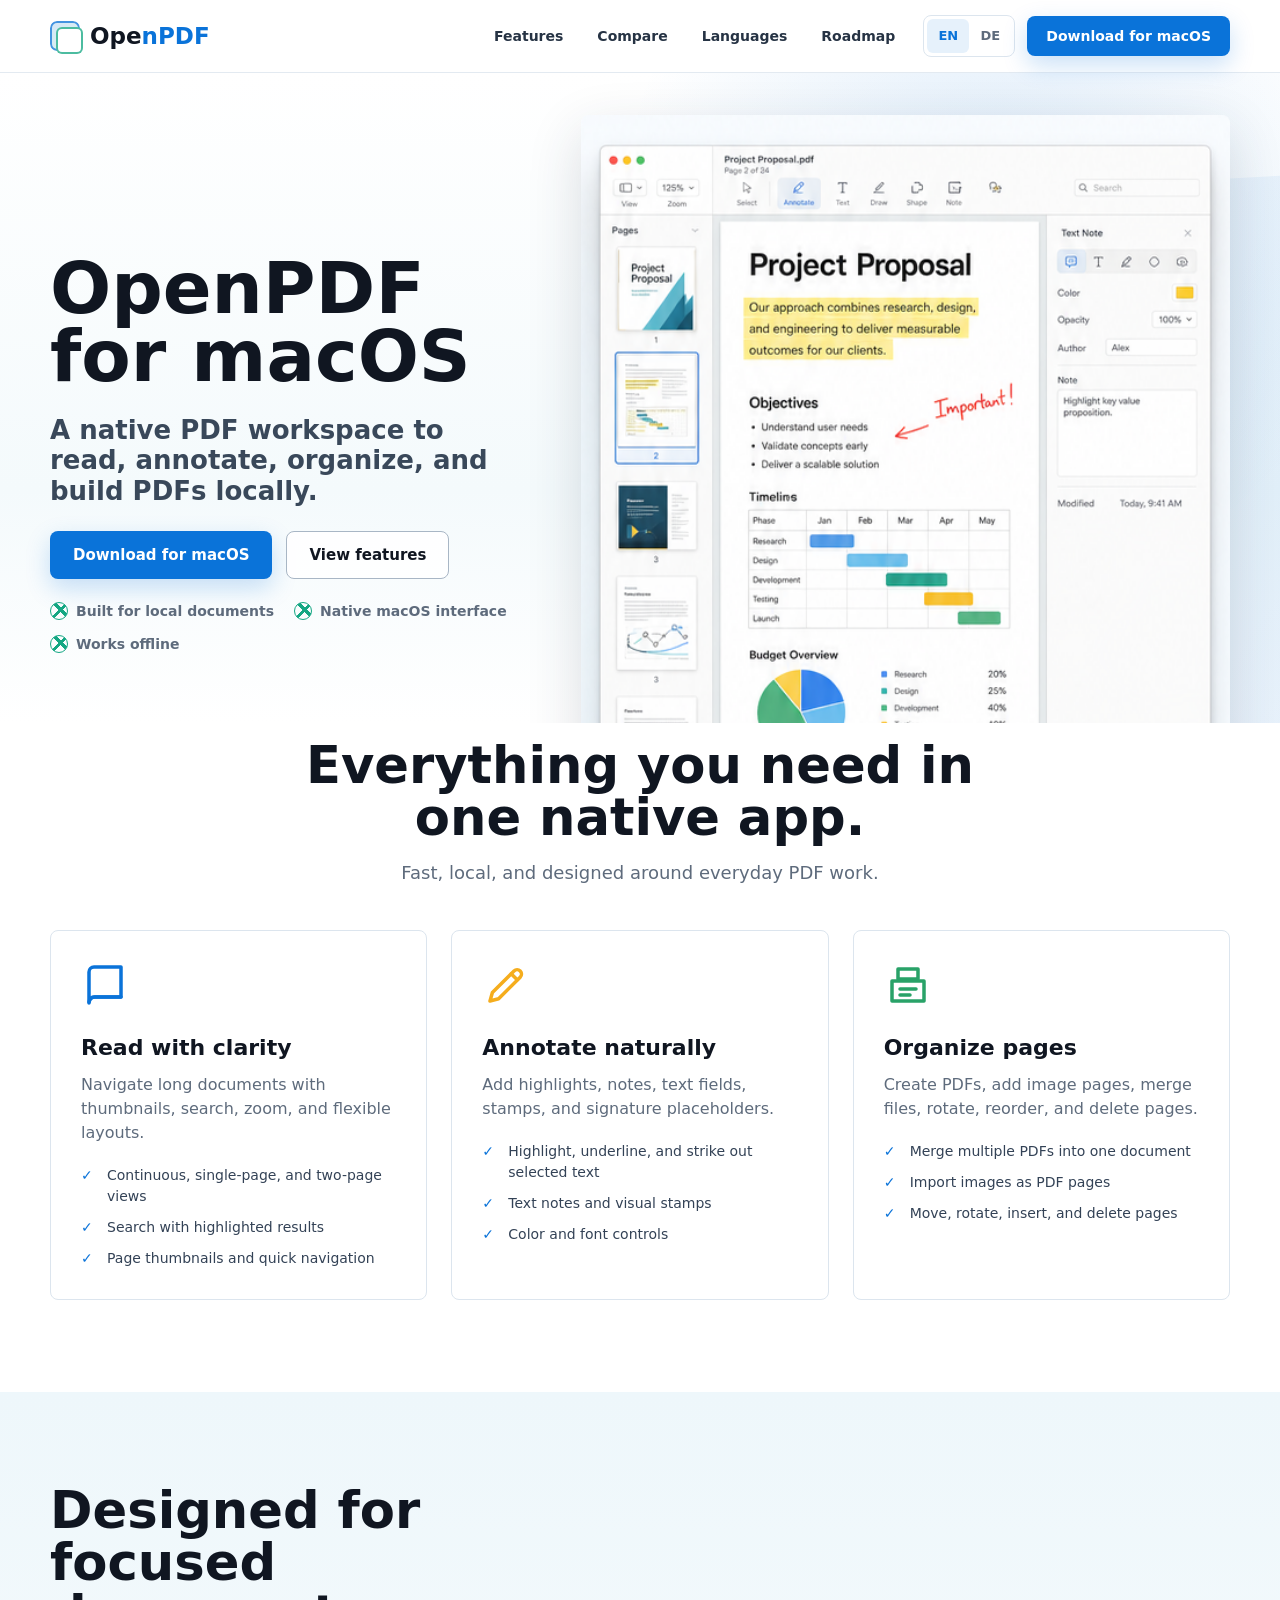
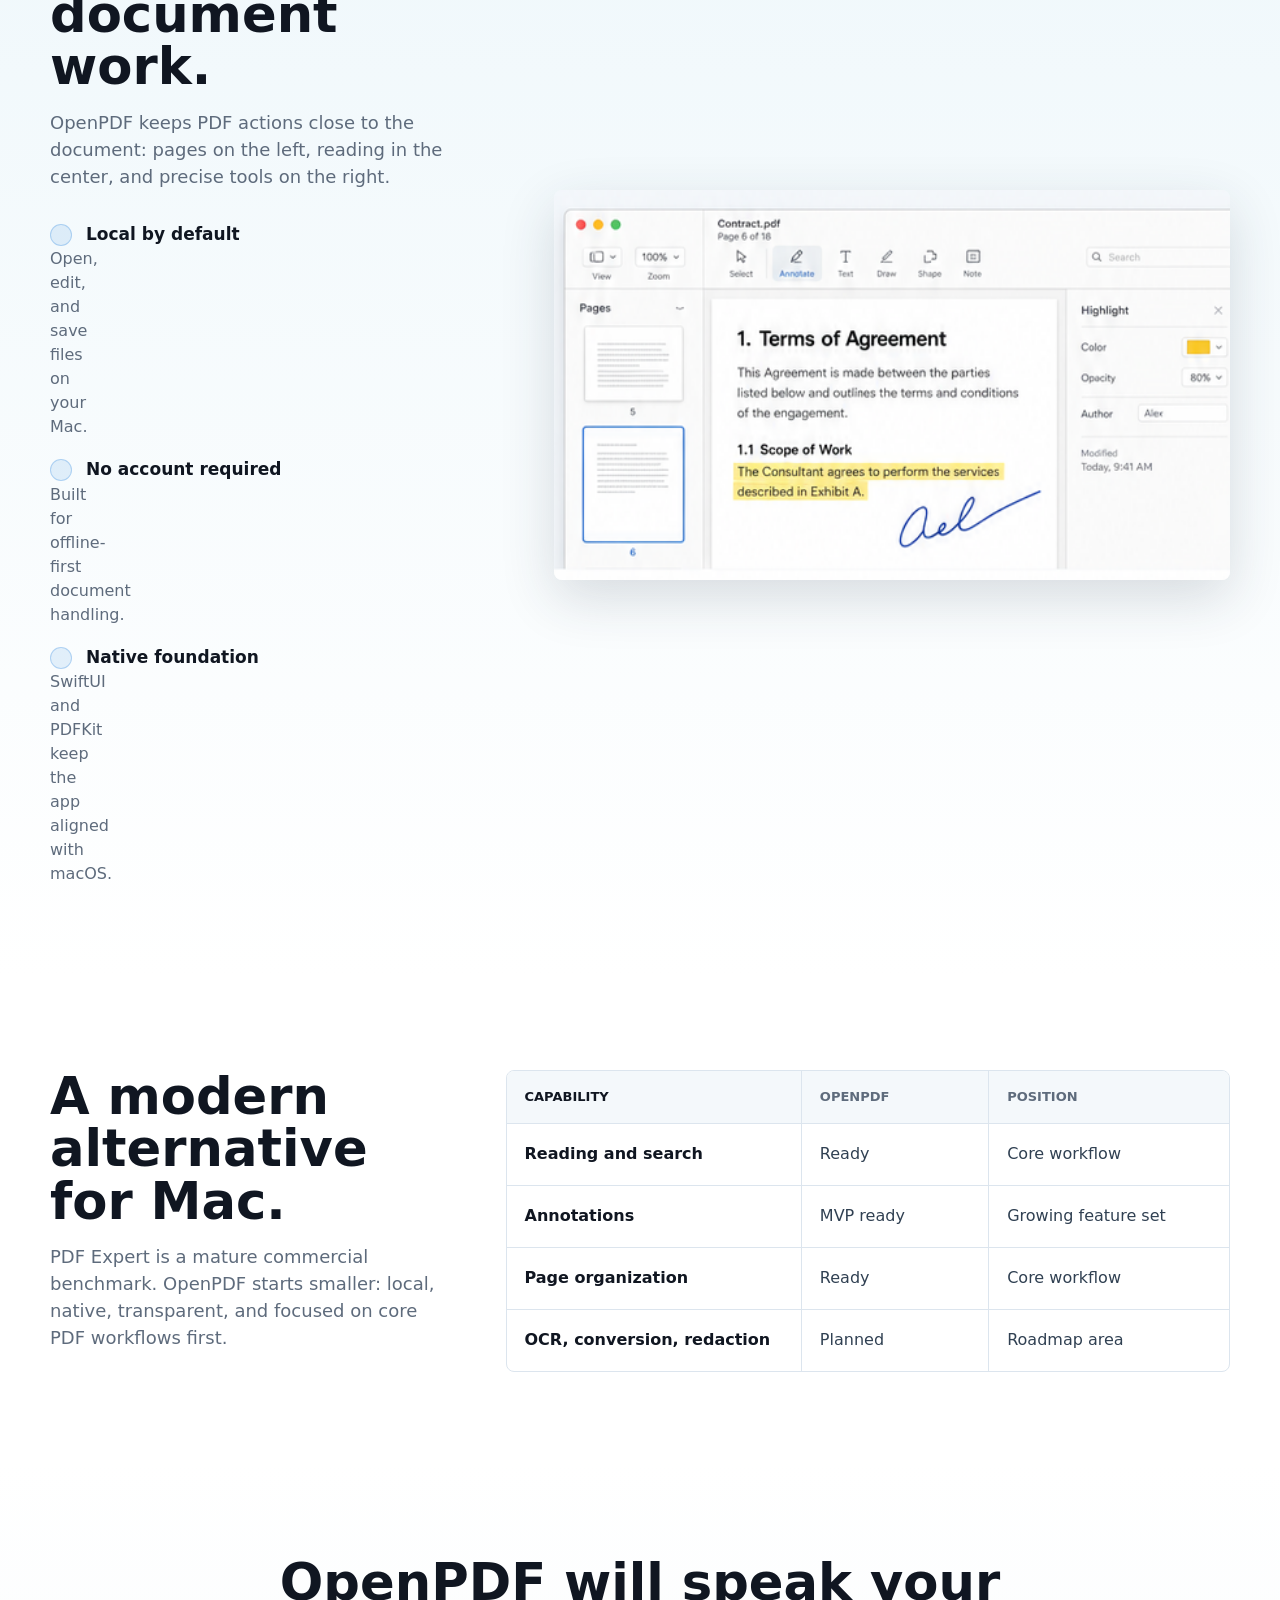
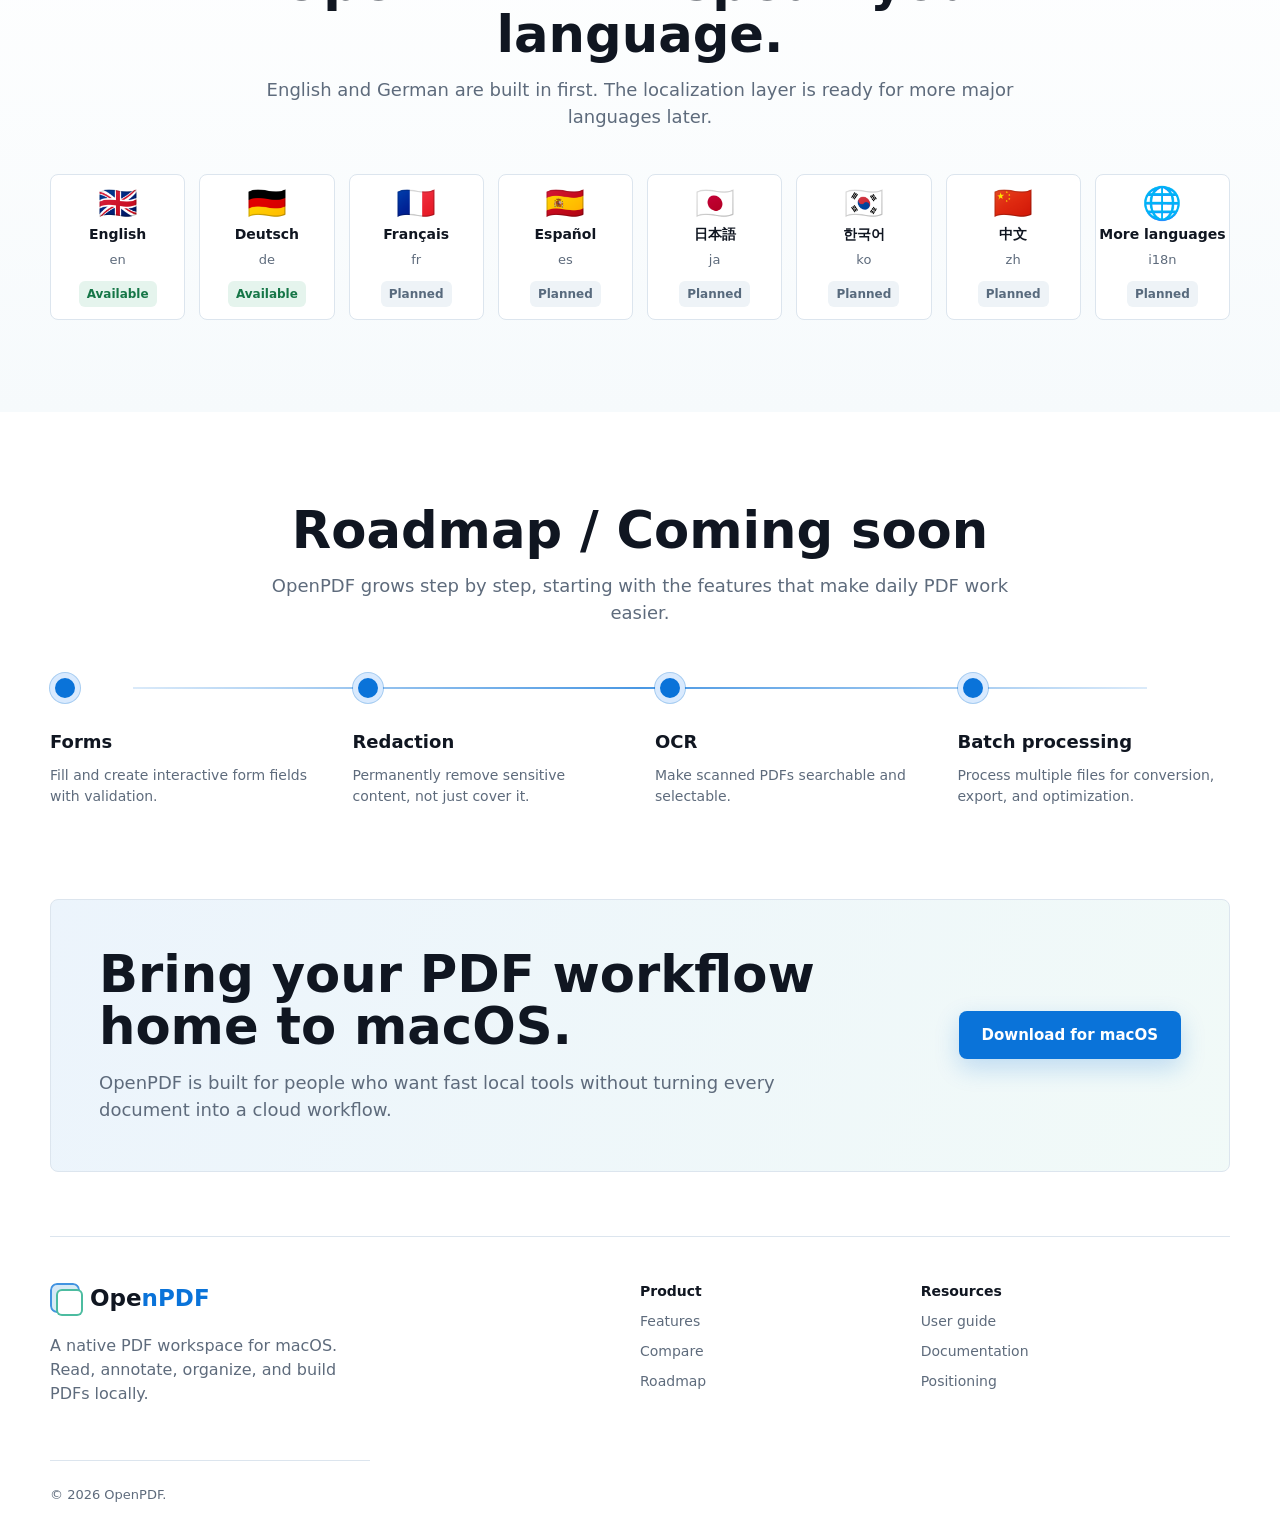
==== website/index.html @ 03e81b35 "Initial OpenPDF app, docs, and website" ====
<!doctype html>
<html lang="en">
  <head>
    <meta charset="utf-8">
    <meta name="viewport" content="width=device-width, initial-scale=1">
    <meta
      name="description"
      content="OpenPDF is a native macOS PDF workspace for reading, annotating, organizing, and building PDFs locally."
    >
    <meta name="theme-color" content="#f7fafc">
    <title>OpenPDF - Native PDF Workspace for macOS</title>
    <link rel="preload" as="image" href="assets/openpdf-app-mockup.png">
    <link rel="stylesheet" href="styles.css">
  </head>
  <body>
    <a class="skip-link" href="#main" data-i18n="skip">Skip to content</a>

    <header class="site-header">
      <nav class="nav-shell" aria-label="Primary">
        <a class="brand" href="#top" aria-label="OpenPDF home">
          <span class="brand-mark" aria-hidden="true"></span>
          <span>OpenPDF</span>
        </a>

        <button class="nav-toggle" type="button" aria-expanded="false" aria-controls="site-menu">
          <span class="sr-only" data-i18n="menu">Menu</span>
          <span aria-hidden="true"></span>
          <span aria-hidden="true"></span>
        </button>

        <div class="nav-menu" id="site-menu">
          <a href="#features" data-i18n="nav.features">Features</a>
          <a href="#compare" data-i18n="nav.compare">Compare</a>
          <a href="#languages" data-i18n="nav.languages">Languages</a>
          <a href="#roadmap" data-i18n="nav.roadmap">Roadmap</a>
        </div>

        <div class="nav-actions">
          <div class="language-switch" aria-label="Language">
            <button class="language-option is-active" type="button" data-lang="en" aria-pressed="true">EN</button>
            <button class="language-option" type="button" data-lang="de" aria-pressed="false">DE</button>
          </div>
          <a class="button button-primary button-small" href="../dist/OpenPDF.app" data-i18n="download">Download for macOS</a>
        </div>
      </nav>
    </header>

    <main id="main">
      <section class="hero" id="top" aria-labelledby="hero-title">
        <div class="hero-grid">
          <div class="hero-copy">
            <h1 id="hero-title" data-i18n="hero.title">OpenPDF for macOS</h1>
            <p class="hero-lede" data-i18n="hero.lede">
              A native PDF workspace to read, annotate, organize, and build PDFs locally.
            </p>
            <div class="hero-actions">
              <a class="button button-primary" href="../dist/OpenPDF.app" data-i18n="download">Download for macOS</a>
              <a class="button button-secondary" href="#features" data-i18n="viewFeatures">View features</a>
            </div>
            <ul class="trust-list" aria-label="Product highlights">
              <li data-i18n="hero.trust.local">Built for local documents</li>
              <li data-i18n="hero.trust.native">Native macOS interface</li>
              <li data-i18n="hero.trust.offline">Works offline</li>
            </ul>
          </div>

          <div class="hero-visual" aria-label="OpenPDF app interface preview">
            <img
              src="assets/openpdf-app-mockup.png"
              alt="OpenPDF macOS app showing page thumbnails, highlighted PDF text, search, and annotation tools."
              width="560"
              height="620"
            >
          </div>
        </div>
      </section>

      <section class="section section-tight" id="features" aria-labelledby="features-title">
        <div class="section-heading">
          <h2 id="features-title" data-i18n="features.title">Everything you need in one native app.</h2>
          <p data-i18n="features.lede">Fast, local, and designed around everyday PDF work.</p>
        </div>

        <div class="feature-grid">
          <article class="feature-card">
            <div class="feature-icon feature-icon-blue" aria-hidden="true">
              <svg viewBox="0 0 24 24">
                <path d="M4 5.5A2.5 2.5 0 0 1 6.5 3H20v15H7a3 3 0 0 0-3 3V5.5Z"></path>
                <path d="M4 20.5A2.5 2.5 0 0 1 6.5 18H20"></path>
              </svg>
            </div>
            <h3 data-i18n="features.read.title">Read with clarity</h3>
            <p data-i18n="features.read.body">Navigate long documents with thumbnails, search, zoom, and flexible layouts.</p>
            <ul>
              <li data-i18n="features.read.item1">Continuous, single-page, and two-page views</li>
              <li data-i18n="features.read.item2">Search with highlighted results</li>
              <li data-i18n="features.read.item3">Page thumbnails and quick navigation</li>
            </ul>
          </article>

          <article class="feature-card">
            <div class="feature-icon feature-icon-amber" aria-hidden="true">
              <svg viewBox="0 0 24 24">
                <path d="m4 20 4.3-1.1L19.1 8.1a2.2 2.2 0 0 0 0-3.1 2.2 2.2 0 0 0-3.1 0L5.2 15.8 4 20Z"></path>
                <path d="m14.6 6.4 3 3"></path>
              </svg>
            </div>
            <h3 data-i18n="features.annotate.title">Annotate naturally</h3>
            <p data-i18n="features.annotate.body">Add highlights, notes, text fields, stamps, and signature placeholders.</p>
            <ul>
              <li data-i18n="features.annotate.item1">Highlight, underline, and strike out selected text</li>
              <li data-i18n="features.annotate.item2">Text notes and visual stamps</li>
              <li data-i18n="features.annotate.item3">Color and font controls</li>
            </ul>
          </article>

          <article class="feature-card">
            <div class="feature-icon feature-icon-green" aria-hidden="true">
              <svg viewBox="0 0 24 24">
                <path d="M7 4h10v5H7z"></path>
                <path d="M4 10h16v10H4z"></path>
                <path d="M8 14h8"></path>
                <path d="M8 17h5"></path>
              </svg>
            </div>
            <h3 data-i18n="features.organize.title">Organize pages</h3>
            <p data-i18n="features.organize.body">Create PDFs, add image pages, merge files, rotate, reorder, and delete pages.</p>
            <ul>
              <li data-i18n="features.organize.item1">Merge multiple PDFs into one document</li>
              <li data-i18n="features.organize.item2">Import images as PDF pages</li>
              <li data-i18n="features.organize.item3">Move, rotate, insert, and delete pages</li>
            </ul>
          </article>
        </div>
      </section>

      <section class="section product-band" aria-labelledby="workflow-title">
        <div class="split-layout">
          <div class="split-copy">
            <h2 id="workflow-title" data-i18n="workflow.title">Designed for focused document work.</h2>
            <p data-i18n="workflow.body">
              OpenPDF keeps PDF actions close to the document: pages on the left, reading in the center, and precise tools on the right.
            </p>
            <div class="workflow-list">
              <div>
                <strong data-i18n="workflow.item1.title">Local by default</strong>
                <span data-i18n="workflow.item1.body">Open, edit, and save files on your Mac.</span>
              </div>
              <div>
                <strong data-i18n="workflow.item2.title">No account required</strong>
                <span data-i18n="workflow.item2.body">Built for offline-first document handling.</span>
              </div>
              <div>
                <strong data-i18n="workflow.item3.title">Native foundation</strong>
                <span data-i18n="workflow.item3.body">SwiftUI and PDFKit keep the app aligned with macOS.</span>
              </div>
            </div>
          </div>
          <figure class="detail-figure">
            <img
              src="assets/openpdf-detail-mockup.png"
              alt="OpenPDF detail view with highlighted contract text and signature placeholder."
              width="520"
              height="300"
              loading="lazy"
            >
          </figure>
        </div>
      </section>

      <section class="section compare-section" id="compare" aria-labelledby="compare-title">
        <div class="compare-layout">
          <div>
            <h2 id="compare-title" data-i18n="compare.title">A modern alternative for Mac.</h2>
            <p data-i18n="compare.body">
              PDF Expert is a mature commercial benchmark. OpenPDF starts smaller: local, native, transparent, and focused on core PDF workflows first.
            </p>
          </div>

          <div class="comparison-table" role="table" aria-label="OpenPDF positioning">
            <div class="comparison-row comparison-head" role="row">
              <span role="columnheader" data-i18n="compare.col.capability">Capability</span>
              <span role="columnheader">OpenPDF</span>
              <span role="columnheader" data-i18n="compare.col.position">Position</span>
            </div>
            <div class="comparison-row" role="row">
              <span role="cell" data-i18n="compare.rows.reading">Reading and search</span>
              <span role="cell" data-i18n="compare.status.ready">Ready</span>
              <span role="cell" data-i18n="compare.position.core">Core workflow</span>
            </div>
            <div class="comparison-row" role="row">
              <span role="cell" data-i18n="compare.rows.annotations">Annotations</span>
              <span role="cell" data-i18n="compare.status.mvp">MVP ready</span>
              <span role="cell" data-i18n="compare.position.growing">Growing feature set</span>
            </div>
            <div class="comparison-row" role="row">
              <span role="cell" data-i18n="compare.rows.pages">Page organization</span>
              <span role="cell" data-i18n="compare.status.ready">Ready</span>
              <span role="cell" data-i18n="compare.position.core">Core workflow</span>
            </div>
            <div class="comparison-row" role="row">
              <span role="cell" data-i18n="compare.rows.ocr">OCR, conversion, redaction</span>
              <span role="cell" data-i18n="compare.status.planned">Planned</span>
              <span role="cell" data-i18n="compare.position.roadmap">Roadmap area</span>
            </div>
          </div>
        </div>
      </section>

      <section class="section languages-section" id="languages" aria-labelledby="languages-title">
        <div class="section-heading">
          <h2 id="languages-title" data-i18n="languages.title">OpenPDF will speak your language.</h2>
          <p data-i18n="languages.body">English and German are built in first. The localization layer is ready for more major languages later.</p>
        </div>

        <div class="language-grid" aria-label="Localization roadmap">
          <div class="language-card is-live">
            <span class="flag" aria-hidden="true">🇬🇧</span>
            <strong>English</strong>
            <span>en</span>
            <em data-i18n="languages.available">Available</em>
          </div>
          <div class="language-card is-live">
            <span class="flag" aria-hidden="true">🇩🇪</span>
            <strong>Deutsch</strong>
            <span>de</span>
            <em data-i18n="languages.available">Available</em>
          </div>
          <div class="language-card">
            <span class="flag" aria-hidden="true">🇫🇷</span>
            <strong>Français</strong>
            <span>fr</span>
            <em data-i18n="languages.planned">Planned</em>
          </div>
          <div class="language-card">
            <span class="flag" aria-hidden="true">🇪🇸</span>
            <strong>Español</strong>
            <span>es</span>
            <em data-i18n="languages.planned">Planned</em>
          </div>
          <div class="language-card">
            <span class="flag" aria-hidden="true">🇯🇵</span>
            <strong>日本語</strong>
            <span>ja</span>
            <em data-i18n="languages.planned">Planned</em>
          </div>
          <div class="language-card">
            <span class="flag" aria-hidden="true">🇰🇷</span>
            <strong>한국어</strong>
            <span>ko</span>
            <em data-i18n="languages.planned">Planned</em>
          </div>
          <div class="language-card">
            <span class="flag" aria-hidden="true">🇨🇳</span>
            <strong>中文</strong>
            <span>zh</span>
            <em data-i18n="languages.planned">Planned</em>
          </div>
          <div class="language-card">
            <span class="flag" aria-hidden="true">🌐</span>
            <strong data-i18n="languages.more">More languages</strong>
            <span>i18n</span>
            <em data-i18n="languages.planned">Planned</em>
          </div>
        </div>
      </section>

      <section class="section roadmap-section" id="roadmap" aria-labelledby="roadmap-title">
        <div class="section-heading">
          <h2 id="roadmap-title" data-i18n="roadmap.title">Roadmap / Coming soon</h2>
          <p data-i18n="roadmap.body">OpenPDF grows step by step, starting with the features that make daily PDF work easier.</p>
        </div>

        <div class="roadmap-line">
          <article>
            <span aria-hidden="true"></span>
            <h3 data-i18n="roadmap.forms.title">Forms</h3>
            <p data-i18n="roadmap.forms.body">Fill and create interactive form fields with validation.</p>
          </article>
          <article>
            <span aria-hidden="true"></span>
            <h3 data-i18n="roadmap.redaction.title">Redaction</h3>
            <p data-i18n="roadmap.redaction.body">Permanently remove sensitive content, not just cover it.</p>
          </article>
          <article>
            <span aria-hidden="true"></span>
            <h3 data-i18n="roadmap.ocr.title">OCR</h3>
            <p data-i18n="roadmap.ocr.body">Make scanned PDFs searchable and selectable.</p>
          </article>
          <article>
            <span aria-hidden="true"></span>
            <h3 data-i18n="roadmap.batch.title">Batch processing</h3>
            <p data-i18n="roadmap.batch.body">Process multiple files for conversion, export, and optimization.</p>
          </article>
        </div>
      </section>

      <section class="section final-cta" aria-labelledby="final-title">
        <div>
          <h2 id="final-title" data-i18n="final.title">Bring your PDF workflow home to macOS.</h2>
          <p data-i18n="final.body">OpenPDF is built for people who want fast local tools without turning every document into a cloud workflow.</p>
        </div>
        <a class="button button-primary" href="../dist/OpenPDF.app" data-i18n="download">Download for macOS</a>
      </section>
    </main>

    <footer class="site-footer">
      <div>
        <a class="brand" href="#top" aria-label="OpenPDF home">
          <span class="brand-mark" aria-hidden="true"></span>
          <span>OpenPDF</span>
        </a>
        <p data-i18n="footer.tagline">A native PDF workspace for macOS. Read, annotate, organize, and build PDFs locally.</p>
      </div>
      <div>
        <strong data-i18n="footer.product">Product</strong>
        <a href="#features" data-i18n="nav.features">Features</a>
        <a href="#compare" data-i18n="nav.compare">Compare</a>
        <a href="#roadmap" data-i18n="nav.roadmap">Roadmap</a>
      </div>
      <div>
        <strong data-i18n="footer.resources">Resources</strong>
        <a href="../docs/external/user-guide.md" data-i18n="footer.guide">User guide</a>
        <a href="../docs/external/features.md" data-i18n="footer.docs">Documentation</a>
        <a href="../docs/internal/pdf-expert-positioning.md" data-i18n="footer.positioning">Positioning</a>
      </div>
      <p class="copyright">© 2026 OpenPDF.</p>
    </footer>

    <script src="site.js"></script>
  </body>
</html>
---- website/styles.css ----
:root {
  color-scheme: light;
  --bg: #ffffff;
  --bg-soft: #f7fafc;
  --bg-cool: #eef7fb;
  --text: #101621;
  --muted: #5e6b7c;
  --faint: #8492a3;
  --line: #dce5ee;
  --accent: #0a73d9;
  --accent-dark: #065bb0;
  --teal: #14a783;
  --amber: #f5ad1d;
  --green: #29a268;
  --shadow-soft: 0 18px 54px rgba(35, 50, 66, 0.16);
  --shadow-control: 0 9px 24px rgba(10, 115, 217, 0.22);
  --radius: 8px;
  --max: 1180px;
  font-family: Inter, ui-sans-serif, system-ui, -apple-system, BlinkMacSystemFont, "Segoe UI", sans-serif;
}

* {
  box-sizing: border-box;
}

html {
  scroll-behavior: smooth;
}

body {
  margin: 0;
  background: var(--bg);
  color: var(--text);
  font-size: 16px;
  line-height: 1.5;
  text-rendering: optimizeLegibility;
}

img,
svg {
  display: block;
}

a {
  color: inherit;
  text-decoration: none;
}

button,
input,
select,
textarea {
  font: inherit;
}

.sr-only {
  position: absolute;
  width: 1px;
  height: 1px;
  padding: 0;
  margin: -1px;
  overflow: hidden;
  clip: rect(0, 0, 0, 0);
  white-space: nowrap;
  border: 0;
}

.skip-link {
  position: fixed;
  top: 12px;
  left: 12px;
  z-index: 20;
  transform: translateY(-160%);
  padding: 10px 14px;
  border-radius: var(--radius);
  background: var(--text);
  color: white;
  font-weight: 700;
}

.skip-link:focus {
  transform: translateY(0);
}

.site-header {
  position: sticky;
  top: 0;
  z-index: 10;
  border-bottom: 1px solid rgba(220, 229, 238, 0.78);
  background: rgba(255, 255, 255, 0.84);
  backdrop-filter: blur(18px);
}

.nav-shell {
  width: min(100% - 32px, var(--max));
  min-height: 72px;
  margin: 0 auto;
  display: flex;
  align-items: center;
  gap: 28px;
}

.brand {
  display: inline-flex;
  align-items: center;
  gap: 10px;
  font-weight: 800;
  font-size: 23px;
  letter-spacing: 0;
}

.brand-mark {
  width: 30px;
  height: 30px;
  border-radius: 7px;
  position: relative;
  background:
    linear-gradient(145deg, rgba(10, 115, 217, 0.18), rgba(20, 167, 131, 0.14)),
    #fff;
  box-shadow: inset 0 0 0 2px rgba(10, 115, 217, 0.72);
}

.brand-mark::after {
  content: "";
  position: absolute;
  inset: 6px -3px -3px 6px;
  border-radius: 6px;
  border: 2px solid rgba(20, 167, 131, 0.76);
  background: white;
}

.nav-menu {
  margin-left: auto;
  display: flex;
  align-items: center;
  gap: 34px;
  color: #263344;
  font-size: 14px;
  font-weight: 650;
}

.nav-menu a {
  padding: 10px 0;
}

.nav-menu a:hover,
.nav-menu a:focus-visible {
  color: var(--accent);
}

.nav-actions {
  display: flex;
  align-items: center;
  gap: 12px;
}

.language-switch {
  display: inline-flex;
  border: 1px solid var(--line);
  border-radius: var(--radius);
  padding: 3px;
  background: white;
}

.language-option {
  min-width: 42px;
  height: 34px;
  border: 0;
  border-radius: 6px;
  background: transparent;
  color: var(--muted);
  font-size: 13px;
  font-weight: 750;
  cursor: pointer;
}

.language-option.is-active {
  color: var(--accent);
  background: rgba(10, 115, 217, 0.1);
}

.nav-toggle {
  display: none;
}

.button {
  display: inline-flex;
  align-items: center;
  justify-content: center;
  min-height: 48px;
  padding: 0 22px;
  border-radius: var(--radius);
  border: 1px solid transparent;
  font-size: 15px;
  font-weight: 760;
  letter-spacing: 0;
  transition: transform 180ms ease, box-shadow 180ms ease, background 180ms ease, border-color 180ms ease;
}

.button:hover {
  transform: translateY(-1px);
}

.button-primary {
  background: var(--accent);
  color: white;
  box-shadow: var(--shadow-control);
}

.button-primary:hover,
.button-primary:focus-visible {
  background: var(--accent-dark);
}

.button-secondary {
  border-color: #a8b6c5;
  background: rgba(255, 255, 255, 0.88);
  color: var(--text);
}

.button-small {
  min-height: 40px;
  padding: 0 18px;
  font-size: 14px;
}

.hero {
  height: calc(100svh - 120px);
  min-height: 520px;
  max-height: 650px;
  padding: 42px 0 32px;
  overflow: hidden;
  background:
    radial-gradient(circle at 78% 22%, rgba(10, 115, 217, 0.13), transparent 34%),
    linear-gradient(180deg, #ffffff 0%, #f4fafc 64%, #ffffff 100%);
}

.hero-grid {
  width: min(100% - 32px, var(--max));
  height: 100%;
  margin: 0 auto;
  display: grid;
  grid-template-columns: minmax(330px, 0.86fr) minmax(540px, 1.14fr);
  align-items: center;
  gap: 42px;
}

.hero-copy {
  position: relative;
  z-index: 2;
  max-width: 560px;
  padding-bottom: 38px;
}

.hero h1 {
  margin: 0;
  font-size: clamp(48px, 6vw, 72px);
  line-height: 0.94;
  font-weight: 820;
  letter-spacing: 0;
}

.hero h1::first-letter {
  color: var(--text);
}

.hero h1 span,
.brand span:last-child {
  background: linear-gradient(90deg, var(--text) 0%, var(--text) 43%, var(--accent) 44%, var(--accent) 100%);
  -webkit-background-clip: text;
  background-clip: text;
  color: transparent;
}

.hero-lede {
  max-width: 470px;
  margin: 24px 0 0;
  color: #39485a;
  font-size: clamp(20px, 2.1vw, 26px);
  line-height: 1.18;
  font-weight: 680;
}

.hero-actions {
  display: flex;
  flex-wrap: wrap;
  gap: 14px;
  margin-top: 24px;
}

.trust-list {
  display: flex;
  flex-wrap: wrap;
  gap: 12px 20px;
  list-style: none;
  padding: 0;
  margin: 22px 0 0;
  color: var(--muted);
  font-size: 14px;
  font-weight: 650;
}

.trust-list li {
  display: inline-flex;
  align-items: center;
  gap: 8px;
}

.trust-list li::before {
  content: "";
  width: 16px;
  height: 16px;
  border-radius: 999px;
  border: 1.5px solid var(--teal);
  background:
    linear-gradient(135deg, transparent 45%, var(--teal) 46% 58%, transparent 59%),
    linear-gradient(45deg, transparent 52%, var(--teal) 53% 66%, transparent 67%);
}

.hero-visual {
  position: relative;
  z-index: 1;
  align-self: stretch;
  display: grid;
  align-items: center;
}

.hero-visual::before {
  content: "";
  position: absolute;
  inset: 10% -36% 6% 16%;
  background: linear-gradient(120deg, rgba(255, 255, 255, 0.18), rgba(10, 115, 217, 0.12));
  border-radius: 42px;
  transform: rotate(-3deg);
}

.hero-visual img {
  position: relative;
  width: min(100%, 660px);
  height: auto;
  border-radius: var(--radius);
  box-shadow: var(--shadow-soft);
}

.section {
  padding: 92px 0;
}

.section-tight {
  padding-top: 16px;
}

.section-heading {
  width: min(100% - 32px, 780px);
  margin: 0 auto 44px;
  text-align: center;
}

.section-heading h2,
.split-copy h2,
.compare-layout h2,
.final-cta h2 {
  margin: 0;
  font-size: clamp(34px, 4vw, 54px);
  line-height: 1.02;
  font-weight: 810;
  letter-spacing: 0;
}

.section-heading p,
.split-copy p,
.compare-layout p,
.final-cta p {
  margin: 16px 0 0;
  color: var(--muted);
  font-size: 18px;
}

.feature-grid {
  width: min(100% - 32px, var(--max));
  margin: 0 auto;
  display: grid;
  grid-template-columns: repeat(3, 1fr);
  gap: 24px;
}

.feature-card {
  border: 1px solid var(--line);
  border-radius: var(--radius);
  padding: 30px;
  background: white;
}

.feature-icon {
  width: 48px;
  height: 48px;
  color: var(--accent);
  margin-bottom: 26px;
}

.feature-icon svg {
  width: 100%;
  height: 100%;
  fill: none;
  stroke: currentColor;
  stroke-width: 1.75;
  stroke-linecap: round;
  stroke-linejoin: round;
}

.feature-icon-amber {
  color: var(--amber);
}

.feature-icon-green {
  color: var(--green);
}

.feature-card h3 {
  margin: 0;
  font-size: 22px;
  line-height: 1.15;
}

.feature-card p {
  margin: 12px 0 20px;
  color: var(--muted);
}

.feature-card ul {
  display: grid;
  gap: 10px;
  padding: 0;
  margin: 0;
  list-style: none;
  color: #334256;
  font-size: 14px;
}

.feature-card li {
  display: grid;
  grid-template-columns: 18px 1fr;
  gap: 8px;
}

.feature-card li::before {
  content: "✓";
  color: var(--accent);
  font-weight: 900;
}

.product-band {
  background: linear-gradient(180deg, var(--bg-cool), #ffffff);
  overflow: hidden;
}

.split-layout {
  width: min(100% - 32px, var(--max));
  margin: 0 auto;
  display: grid;
  grid-template-columns: minmax(320px, 0.8fr) minmax(460px, 1.2fr);
  gap: 54px;
  align-items: center;
}

.split-copy {
  max-width: 500px;
}

.workflow-list {
  display: grid;
  gap: 18px;
  margin-top: 32px;
}

.workflow-list div {
  display: grid;
  grid-template-columns: 24px 1fr;
  gap: 0 12px;
  align-items: start;
}

.workflow-list div::before {
  content: "";
  width: 20px;
  height: 20px;
  margin-top: 2px;
  border-radius: 50%;
  background: rgba(10, 115, 217, 0.1);
  border: 1px solid rgba(10, 115, 217, 0.24);
}

.workflow-list strong {
  display: block;
  font-size: 17px;
}

.workflow-list span {
  display: block;
  color: var(--muted);
}

.detail-figure {
  margin: 0;
}

.detail-figure img {
  width: min(100%, 760px);
  height: auto;
  border-radius: var(--radius);
  box-shadow: var(--shadow-soft);
}

.compare-section {
  background: var(--bg);
}

.compare-layout {
  width: min(100% - 32px, var(--max));
  margin: 0 auto;
  display: grid;
  grid-template-columns: 0.72fr 1.28fr;
  gap: 48px;
  align-items: start;
}

.comparison-table {
  border: 1px solid var(--line);
  border-radius: var(--radius);
  overflow: hidden;
  background: white;
}

.comparison-row {
  display: grid;
  grid-template-columns: 1.1fr 0.7fr 0.9fr;
  min-height: 62px;
  border-top: 1px solid var(--line);
}

.comparison-row:first-child {
  border-top: 0;
}

.comparison-row span {
  display: flex;
  align-items: center;
  padding: 16px 18px;
  border-left: 1px solid var(--line);
  color: #304052;
}

.comparison-row span:first-child {
  border-left: 0;
  font-weight: 720;
  color: var(--text);
}

.comparison-head {
  background: #f4f8fb;
  min-height: 48px;
}

.comparison-head span {
  font-size: 13px;
  font-weight: 800;
  text-transform: uppercase;
  color: var(--muted);
}

.languages-section {
  background: linear-gradient(180deg, #ffffff, #f6fafc);
}

.language-grid {
  width: min(100% - 32px, var(--max));
  margin: 0 auto;
  display: grid;
  grid-template-columns: repeat(8, 1fr);
  gap: 14px;
}

.language-card {
  min-height: 146px;
  display: grid;
  justify-items: center;
  align-content: center;
  gap: 5px;
  border: 1px solid var(--line);
  border-radius: var(--radius);
  background: white;
  text-align: center;
}

.language-card .flag {
  font-size: 32px;
  line-height: 1;
}

.language-card strong {
  font-size: 14px;
}

.language-card span:not(.flag) {
  color: var(--muted);
  font-size: 13px;
}

.language-card em {
  margin-top: 7px;
  padding: 4px 8px;
  border-radius: 6px;
  background: #eef3f7;
  color: #586a7d;
  font-style: normal;
  font-size: 12px;
  font-weight: 760;
}

.language-card.is-live em {
  background: rgba(41, 162, 104, 0.12);
  color: #167647;
}

.roadmap-section {
  background: #ffffff;
}

.roadmap-line {
  width: min(100% - 32px, var(--max));
  margin: 0 auto;
  position: relative;
  display: grid;
  grid-template-columns: repeat(4, 1fr);
  gap: 30px;
}

.roadmap-line::before {
  content: "";
  position: absolute;
  left: 7%;
  right: 7%;
  top: 17px;
  height: 2px;
  background: linear-gradient(90deg, rgba(10, 115, 217, 0.15), rgba(10, 115, 217, 0.74), rgba(10, 115, 217, 0.15));
}

.roadmap-line article {
  position: relative;
  padding-top: 58px;
}

.roadmap-line article > span {
  position: absolute;
  top: 3px;
  left: 0;
  width: 30px;
  height: 30px;
  border-radius: 50%;
  border: 5px solid #d9eafe;
  background: var(--accent);
  box-shadow: 0 0 0 1px rgba(10, 115, 217, 0.36);
}

.roadmap-line h3 {
  margin: 0;
  font-size: 18px;
}

.roadmap-line p {
  margin: 10px 0 0;
  color: var(--muted);
  font-size: 14px;
}

.final-cta {
  width: min(100% - 32px, var(--max));
  margin: 0 auto 64px;
  padding: 48px;
  display: flex;
  justify-content: space-between;
  align-items: center;
  gap: 34px;
  border: 1px solid var(--line);
  border-radius: var(--radius);
  background:
    linear-gradient(115deg, rgba(10, 115, 217, 0.08), rgba(20, 167, 131, 0.06)),
    white;
}

.final-cta div {
  max-width: 720px;
}

.site-footer {
  width: min(100% - 32px, var(--max));
  margin: 0 auto;
  padding: 44px 0 26px;
  border-top: 1px solid var(--line);
  display: grid;
  grid-template-columns: 1.6fr 0.7fr 0.9fr;
  gap: 40px;
  color: var(--muted);
}

.site-footer .brand {
  color: var(--text);
}

.site-footer p {
  max-width: 320px;
  margin: 14px 0 0;
}

.site-footer div:not(:first-child) {
  display: grid;
  align-content: start;
  gap: 9px;
}

.site-footer strong {
  color: var(--text);
  font-size: 14px;
}

.site-footer a:not(.brand) {
  font-size: 14px;
}

.site-footer a:not(.brand):hover {
  color: var(--accent);
}

.copyright {
  grid-column: 1 / -1;
  max-width: none;
  padding-top: 24px;
  border-top: 1px solid var(--line);
  font-size: 13px;
}

@media (max-width: 1060px) {
  .nav-shell {
    gap: 16px;
  }

  .nav-menu {
    gap: 18px;
  }

  .nav-actions .button-small {
    display: none;
  }

  .hero-grid {
    grid-template-columns: 1fr;
    min-height: auto;
  }

  .hero {
    height: auto;
    min-height: auto;
    max-height: none;
    padding-top: 44px;
  }

  .hero-copy {
    max-width: 760px;
    padding-bottom: 0;
  }

  .hero-visual img {
    width: min(100%, 640px);
  }

  .feature-grid,
  .compare-layout,
  .split-layout {
    grid-template-columns: 1fr;
  }

  .language-grid {
    grid-template-columns: repeat(4, 1fr);
  }
}

@media (max-width: 760px) {
  .site-header {
    position: sticky;
  }

  .nav-shell {
    min-height: 64px;
    justify-content: space-between;
  }

  .nav-toggle {
    width: 40px;
    height: 40px;
    border: 1px solid var(--line);
    border-radius: var(--radius);
    background: white;
    display: grid;
    place-content: center;
    gap: 5px;
    cursor: pointer;
  }

  .nav-toggle span:not(.sr-only) {
    width: 18px;
    height: 2px;
    background: var(--text);
  }

  .nav-menu {
    position: absolute;
    top: 64px;
    left: 16px;
    right: 16px;
    display: none;
    padding: 16px;
    border: 1px solid var(--line);
    border-radius: var(--radius);
    background: white;
    box-shadow: var(--shadow-soft);
  }

  .nav-menu.is-open {
    display: grid;
  }

  .nav-actions {
    margin-left: auto;
  }

  .hero {
    height: calc(100svh - 112px);
    min-height: 520px;
    max-height: 620px;
    padding: 30px 0 24px;
    position: relative;
  }

  .hero h1 {
    font-size: clamp(42px, 14vw, 60px);
  }

  .hero-lede {
    font-size: 19px;
  }

  .hero-actions {
    flex-direction: column;
    align-items: stretch;
  }

  .trust-list {
    display: grid;
    gap: 10px;
    max-width: 260px;
    font-size: 13px;
  }

  .hero-visual {
    position: absolute;
    right: -20%;
    bottom: 20px;
    width: 86%;
    opacity: 0.2;
    pointer-events: none;
  }

  .hero-visual::before {
    display: none;
  }

  .hero-visual img {
    width: 100%;
    box-shadow: none;
  }

  .section {
    padding: 66px 0;
  }

  .section-heading {
    text-align: left;
  }

  .feature-grid,
  .language-grid,
  .roadmap-line {
    grid-template-columns: 1fr;
  }

  .feature-card {
    padding: 24px;
  }

  .comparison-table {
    overflow-x: auto;
  }

  .comparison-row {
    min-width: 660px;
  }

  .roadmap-line {
    gap: 18px;
  }

  .roadmap-line::before {
    left: 14px;
    right: auto;
    top: 0;
    bottom: 0;
    width: 2px;
    height: auto;
  }

  .roadmap-line article {
    padding-top: 0;
    padding-left: 52px;
  }

  .roadmap-line article > span {
    left: 0;
  }

  .final-cta {
    padding: 28px;
    flex-direction: column;
    align-items: stretch;
  }

  .site-footer {
    grid-template-columns: 1fr;
    gap: 28px;
  }
}

@media (prefers-reduced-motion: reduce) {
  *,
  *::before,
  *::after {
    scroll-behavior: auto !important;
    transition: none !important;
  }
}
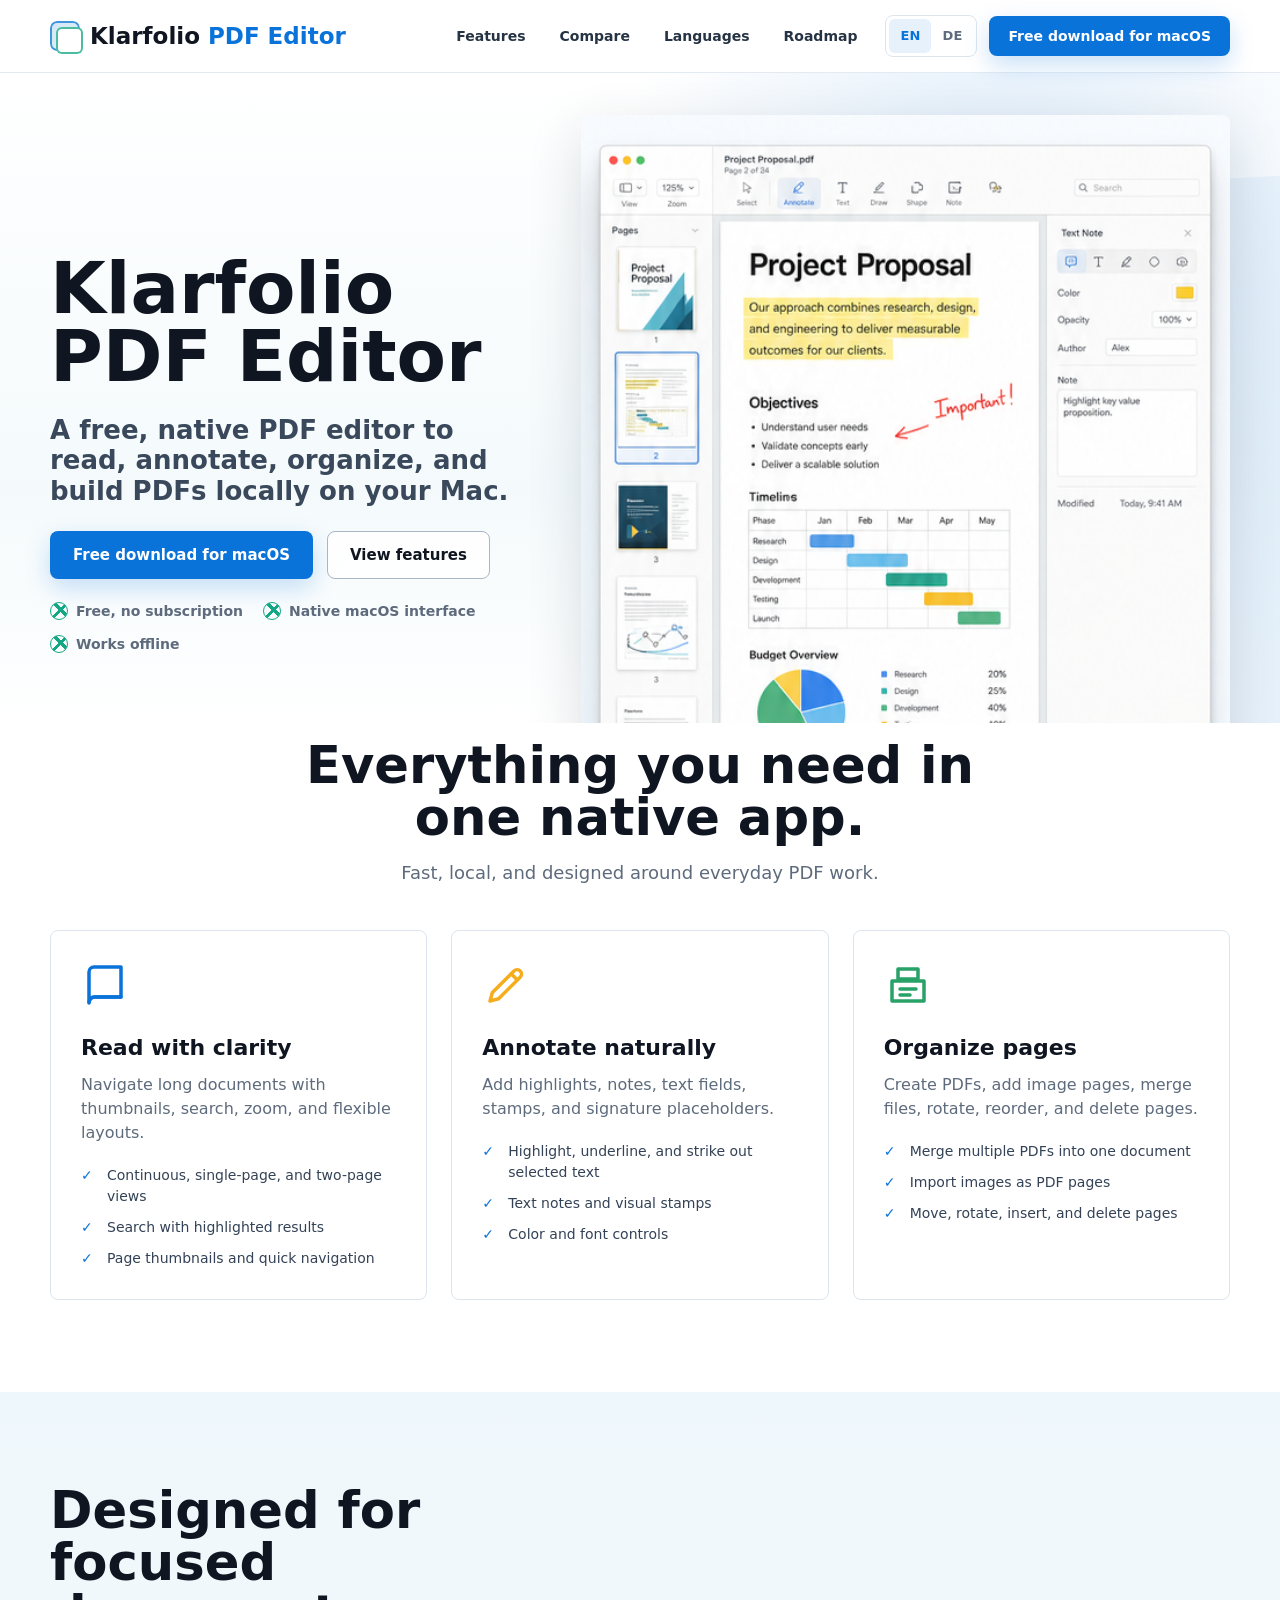
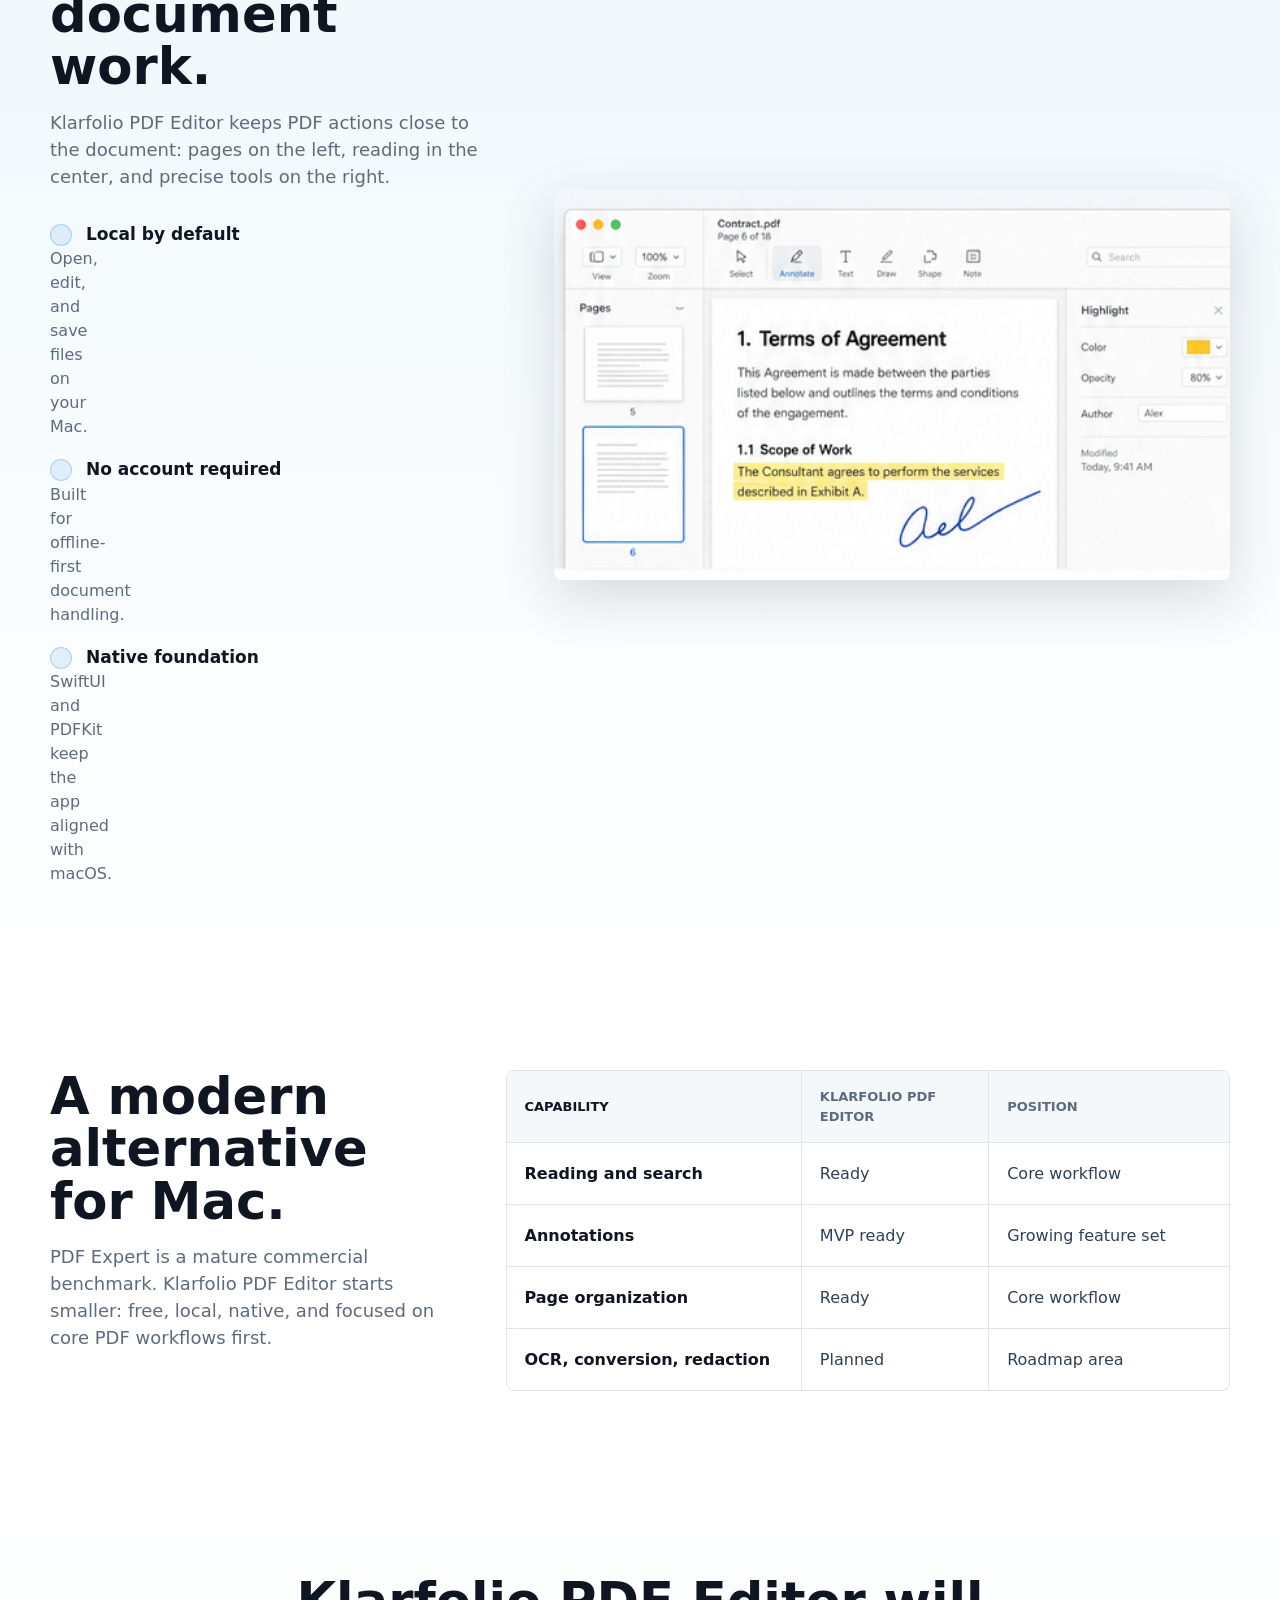
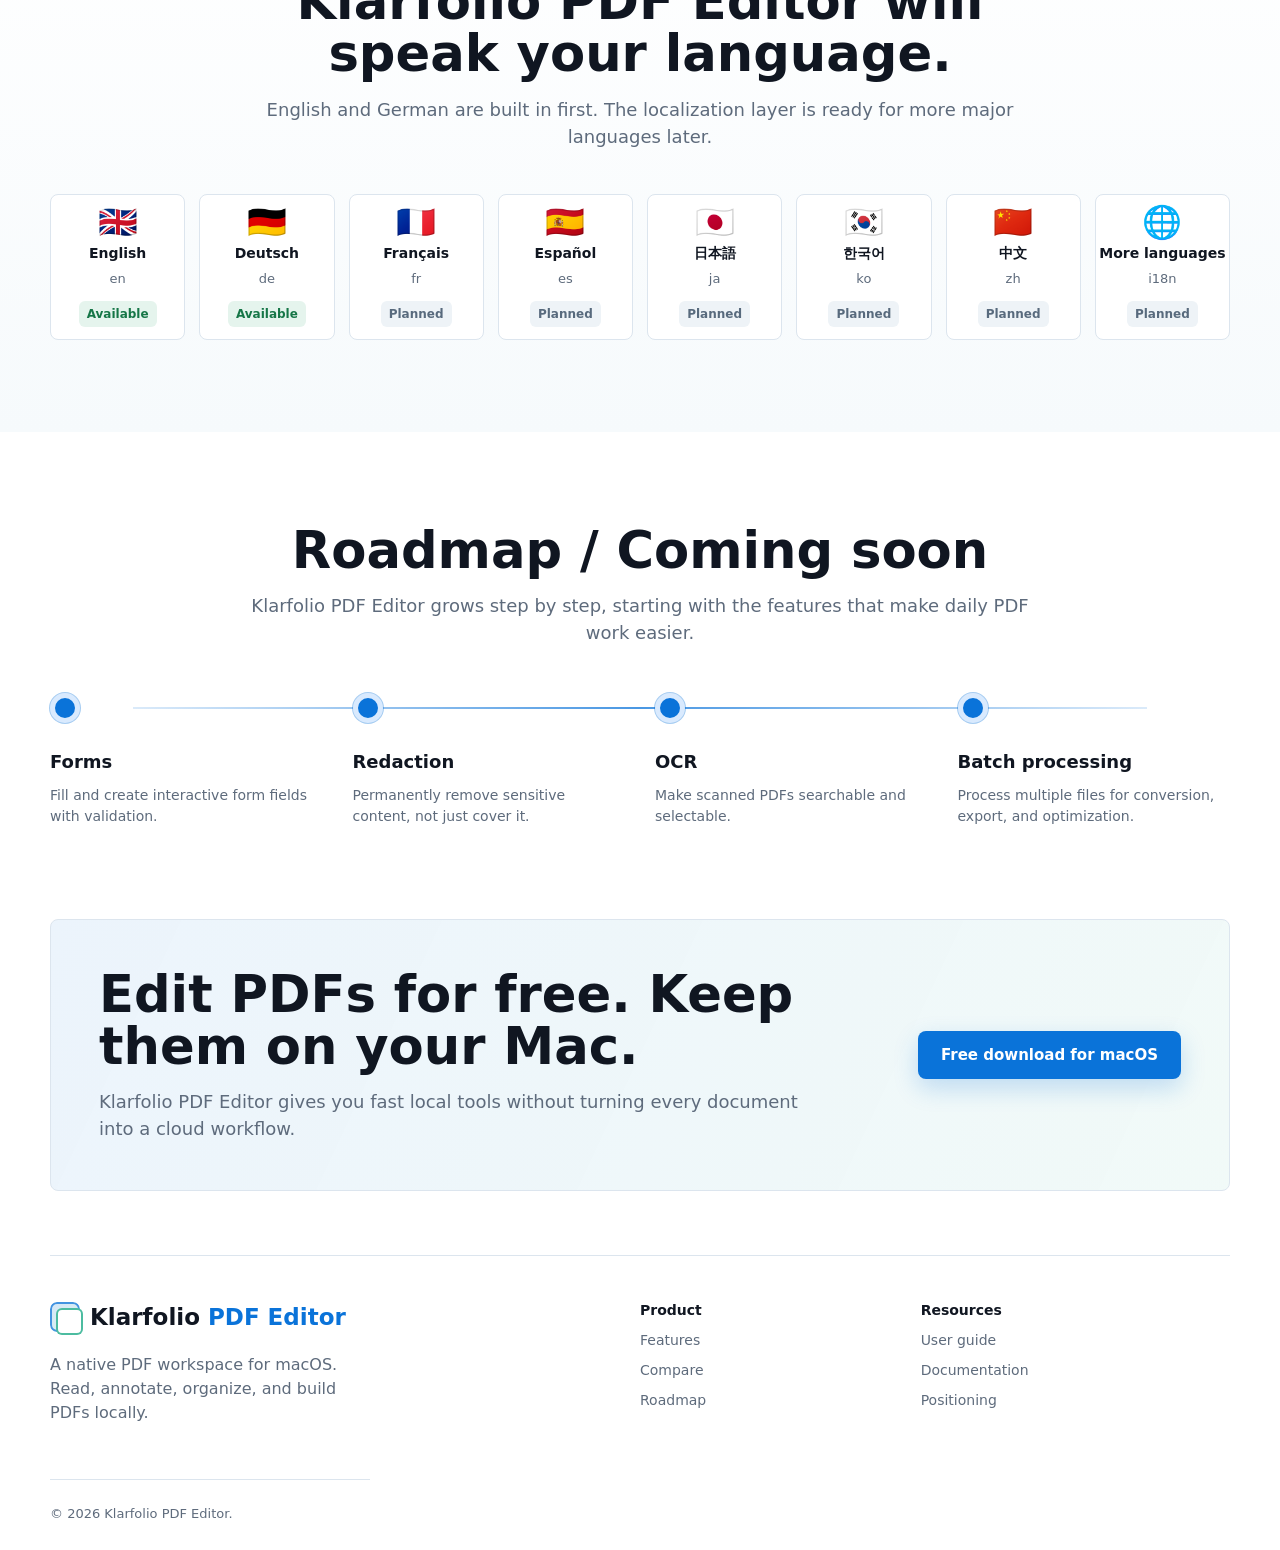
==== commit da0c5d61: "Rename app to Klarfolio PDF Editor" ====
--- a/website/index.html
+++ b/website/index.html
@@ -5,11 +5,11 @@
     <meta name="viewport" content="width=device-width, initial-scale=1">
     <meta
       name="description"
-      content="OpenPDF is a native macOS PDF workspace for reading, annotating, organizing, and building PDFs locally."
+      content="Klarfolio PDF Editor is a free native macOS app for reading, editing, annotating, and organizing PDFs locally."
     >
     <meta name="theme-color" content="#f7fafc">
-    <title>OpenPDF - Native PDF Workspace for macOS</title>
-    <link rel="preload" as="image" href="assets/openpdf-app-mockup.png">
+    <title>Klarfolio PDF Editor - Free PDF Editing for Mac</title>
+    <link rel="preload" as="image" href="assets/klarfolio-pdf-editor-app-mockup.png">
     <link rel="stylesheet" href="styles.css">
   </head>
   <body>
@@ -17,9 +17,9 @@
 
     <header class="site-header">
       <nav class="nav-shell" aria-label="Primary">
-        <a class="brand" href="#top" aria-label="OpenPDF home">
+        <a class="brand" href="#top" aria-label="Klarfolio PDF Editor home">
           <span class="brand-mark" aria-hidden="true"></span>
-          <span>OpenPDF</span>
+          <span>Klarfolio PDF Editor</span>
         </a>
 
         <button class="nav-toggle" type="button" aria-expanded="false" aria-controls="site-menu">
@@ -40,7 +40,7 @@
             <button class="language-option is-active" type="button" data-lang="en" aria-pressed="true">EN</button>
             <button class="language-option" type="button" data-lang="de" aria-pressed="false">DE</button>
           </div>
-          <a class="button button-primary button-small" href="../dist/OpenPDF.app" data-i18n="download">Download for macOS</a>
+          <a class="button button-primary button-small" href="../dist/Klarfolio%20PDF%20Editor.app" data-i18n="download">Free download for macOS</a>
         </div>
       </nav>
     </header>
@@ -49,25 +49,25 @@
       <section class="hero" id="top" aria-labelledby="hero-title">
         <div class="hero-grid">
           <div class="hero-copy">
-            <h1 id="hero-title" data-i18n="hero.title">OpenPDF for macOS</h1>
+            <h1 id="hero-title" data-i18n="hero.title">Klarfolio PDF Editor</h1>
             <p class="hero-lede" data-i18n="hero.lede">
-              A native PDF workspace to read, annotate, organize, and build PDFs locally.
+              A free, native PDF editor to read, annotate, organize, and build PDFs locally on your Mac.
             </p>
             <div class="hero-actions">
-              <a class="button button-primary" href="../dist/OpenPDF.app" data-i18n="download">Download for macOS</a>
+              <a class="button button-primary" href="../dist/Klarfolio%20PDF%20Editor.app" data-i18n="download">Free download for macOS</a>
               <a class="button button-secondary" href="#features" data-i18n="viewFeatures">View features</a>
             </div>
             <ul class="trust-list" aria-label="Product highlights">
-              <li data-i18n="hero.trust.local">Built for local documents</li>
+              <li data-i18n="hero.trust.free">Free, no subscription</li>
               <li data-i18n="hero.trust.native">Native macOS interface</li>
               <li data-i18n="hero.trust.offline">Works offline</li>
             </ul>
           </div>
 
-          <div class="hero-visual" aria-label="OpenPDF app interface preview">
+          <div class="hero-visual" aria-label="Klarfolio PDF Editor app interface preview">
             <img
-              src="assets/openpdf-app-mockup.png"
-              alt="OpenPDF macOS app showing page thumbnails, highlighted PDF text, search, and annotation tools."
+              src="assets/klarfolio-pdf-editor-app-mockup.png"
+              alt="Klarfolio PDF Editor for macOS showing page thumbnails, highlighted PDF text, search, and annotation tools."
               width="560"
               height="620"
             >
@@ -139,7 +139,7 @@
           <div class="split-copy">
             <h2 id="workflow-title" data-i18n="workflow.title">Designed for focused document work.</h2>
             <p data-i18n="workflow.body">
-              OpenPDF keeps PDF actions close to the document: pages on the left, reading in the center, and precise tools on the right.
+              Klarfolio PDF Editor keeps PDF actions close to the document: pages on the left, reading in the center, and precise tools on the right.
             </p>
             <div class="workflow-list">
               <div>
@@ -158,8 +158,8 @@
           </div>
           <figure class="detail-figure">
             <img
-              src="assets/openpdf-detail-mockup.png"
-              alt="OpenPDF detail view with highlighted contract text and signature placeholder."
+              src="assets/klarfolio-pdf-editor-detail-mockup.png"
+              alt="Klarfolio PDF Editor detail view with highlighted contract text and signature placeholder."
               width="520"
               height="300"
               loading="lazy"
@@ -173,14 +173,14 @@
           <div>
             <h2 id="compare-title" data-i18n="compare.title">A modern alternative for Mac.</h2>
             <p data-i18n="compare.body">
-              PDF Expert is a mature commercial benchmark. OpenPDF starts smaller: local, native, transparent, and focused on core PDF workflows first.
+              PDF Expert is a mature commercial benchmark. Klarfolio PDF Editor starts smaller: free, local, native, and focused on core PDF workflows first.
             </p>
           </div>
 
-          <div class="comparison-table" role="table" aria-label="OpenPDF positioning">
+          <div class="comparison-table" role="table" aria-label="Klarfolio PDF Editor positioning">
             <div class="comparison-row comparison-head" role="row">
               <span role="columnheader" data-i18n="compare.col.capability">Capability</span>
-              <span role="columnheader">OpenPDF</span>
+              <span role="columnheader">Klarfolio PDF Editor</span>
               <span role="columnheader" data-i18n="compare.col.position">Position</span>
             </div>
             <div class="comparison-row" role="row">
@@ -209,7 +209,7 @@
 
       <section class="section languages-section" id="languages" aria-labelledby="languages-title">
         <div class="section-heading">
-          <h2 id="languages-title" data-i18n="languages.title">OpenPDF will speak your language.</h2>
+          <h2 id="languages-title" data-i18n="languages.title">Klarfolio PDF Editor will speak your language.</h2>
           <p data-i18n="languages.body">English and German are built in first. The localization layer is ready for more major languages later.</p>
         </div>
 
@@ -268,7 +268,7 @@
       <section class="section roadmap-section" id="roadmap" aria-labelledby="roadmap-title">
         <div class="section-heading">
           <h2 id="roadmap-title" data-i18n="roadmap.title">Roadmap / Coming soon</h2>
-          <p data-i18n="roadmap.body">OpenPDF grows step by step, starting with the features that make daily PDF work easier.</p>
+          <p data-i18n="roadmap.body">Klarfolio PDF Editor grows step by step, starting with the features that make daily PDF work easier.</p>
         </div>
 
         <div class="roadmap-line">
@@ -297,18 +297,18 @@
 
       <section class="section final-cta" aria-labelledby="final-title">
         <div>
-          <h2 id="final-title" data-i18n="final.title">Bring your PDF workflow home to macOS.</h2>
-          <p data-i18n="final.body">OpenPDF is built for people who want fast local tools without turning every document into a cloud workflow.</p>
-        </div>
-        <a class="button button-primary" href="../dist/OpenPDF.app" data-i18n="download">Download for macOS</a>
+          <h2 id="final-title" data-i18n="final.title">Edit PDFs for free. Keep them on your Mac.</h2>
+          <p data-i18n="final.body">Klarfolio PDF Editor gives you fast local tools without turning every document into a cloud workflow.</p>
+        </div>
+        <a class="button button-primary" href="../dist/Klarfolio%20PDF%20Editor.app" data-i18n="download">Free download for macOS</a>
       </section>
     </main>
 
     <footer class="site-footer">
       <div>
-        <a class="brand" href="#top" aria-label="OpenPDF home">
+        <a class="brand" href="#top" aria-label="Klarfolio PDF Editor home">
           <span class="brand-mark" aria-hidden="true"></span>
-          <span>OpenPDF</span>
+          <span>Klarfolio PDF Editor</span>
         </a>
         <p data-i18n="footer.tagline">A native PDF workspace for macOS. Read, annotate, organize, and build PDFs locally.</p>
       </div>
@@ -324,7 +324,7 @@
         <a href="../docs/external/features.md" data-i18n="footer.docs">Documentation</a>
         <a href="../docs/internal/pdf-expert-positioning.md" data-i18n="footer.positioning">Positioning</a>
       </div>
-      <p class="copyright">© 2026 OpenPDF.</p>
+      <p class="copyright">© 2026 Klarfolio PDF Editor.</p>
     </footer>
 
     <script src="site.js"></script>
--- a/website/styles.css
+++ b/website/styles.css
@@ -92,7 +92,7 @@
 }
 
 .nav-shell {
-  width: min(100% - 32px, var(--max));
+  width: min(calc(100% - 32px), var(--max));
   min-height: 72px;
   margin: 0 auto;
   display: flex;
@@ -236,7 +236,7 @@
 }
 
 .hero-grid {
-  width: min(100% - 32px, var(--max));
+  width: min(calc(100% - 32px), var(--max));
   height: 100%;
   margin: 0 auto;
   display: grid;
@@ -351,7 +351,7 @@
 }
 
 .section-heading {
-  width: min(100% - 32px, 780px);
+  width: min(calc(100% - 32px), 780px);
   margin: 0 auto 44px;
   text-align: center;
 }
@@ -377,7 +377,7 @@
 }
 
 .feature-grid {
-  width: min(100% - 32px, var(--max));
+  width: min(calc(100% - 32px), var(--max));
   margin: 0 auto;
   display: grid;
   grid-template-columns: repeat(3, 1fr);
@@ -455,7 +455,7 @@
 }
 
 .split-layout {
-  width: min(100% - 32px, var(--max));
+  width: min(calc(100% - 32px), var(--max));
   margin: 0 auto;
   display: grid;
   grid-template-columns: minmax(320px, 0.8fr) minmax(460px, 1.2fr);
@@ -516,7 +516,7 @@
 }
 
 .compare-layout {
-  width: min(100% - 32px, var(--max));
+  width: min(calc(100% - 32px), var(--max));
   margin: 0 auto;
   display: grid;
   grid-template-columns: 0.72fr 1.28fr;
@@ -573,7 +573,7 @@
 }
 
 .language-grid {
-  width: min(100% - 32px, var(--max));
+  width: min(calc(100% - 32px), var(--max));
   margin: 0 auto;
   display: grid;
   grid-template-columns: repeat(8, 1fr);
@@ -627,7 +627,7 @@
 }
 
 .roadmap-line {
-  width: min(100% - 32px, var(--max));
+  width: min(calc(100% - 32px), var(--max));
   margin: 0 auto;
   position: relative;
   display: grid;
@@ -674,7 +674,7 @@
 }
 
 .final-cta {
-  width: min(100% - 32px, var(--max));
+  width: min(calc(100% - 32px), var(--max));
   margin: 0 auto 64px;
   padding: 48px;
   display: flex;
@@ -693,7 +693,7 @@
 }
 
 .site-footer {
-  width: min(100% - 32px, var(--max));
+  width: min(calc(100% - 32px), var(--max));
   margin: 0 auto;
   padding: 44px 0 26px;
   border-top: 1px solid var(--line);
@@ -864,9 +864,9 @@
   .hero-visual {
     position: absolute;
     right: -20%;
-    bottom: 20px;
+    bottom: -120px;
     width: 86%;
-    opacity: 0.2;
+    opacity: 0.16;
     pointer-events: none;
   }
 
@@ -939,6 +939,18 @@
   }
 }
 
+@media (max-width: 400px) {
+  .brand {
+    gap: 7px;
+    font-size: 20px;
+  }
+
+  .brand-mark {
+    width: 26px;
+    height: 26px;
+  }
+}
+
 @media (prefers-reduced-motion: reduce) {
   *,
   *::before,
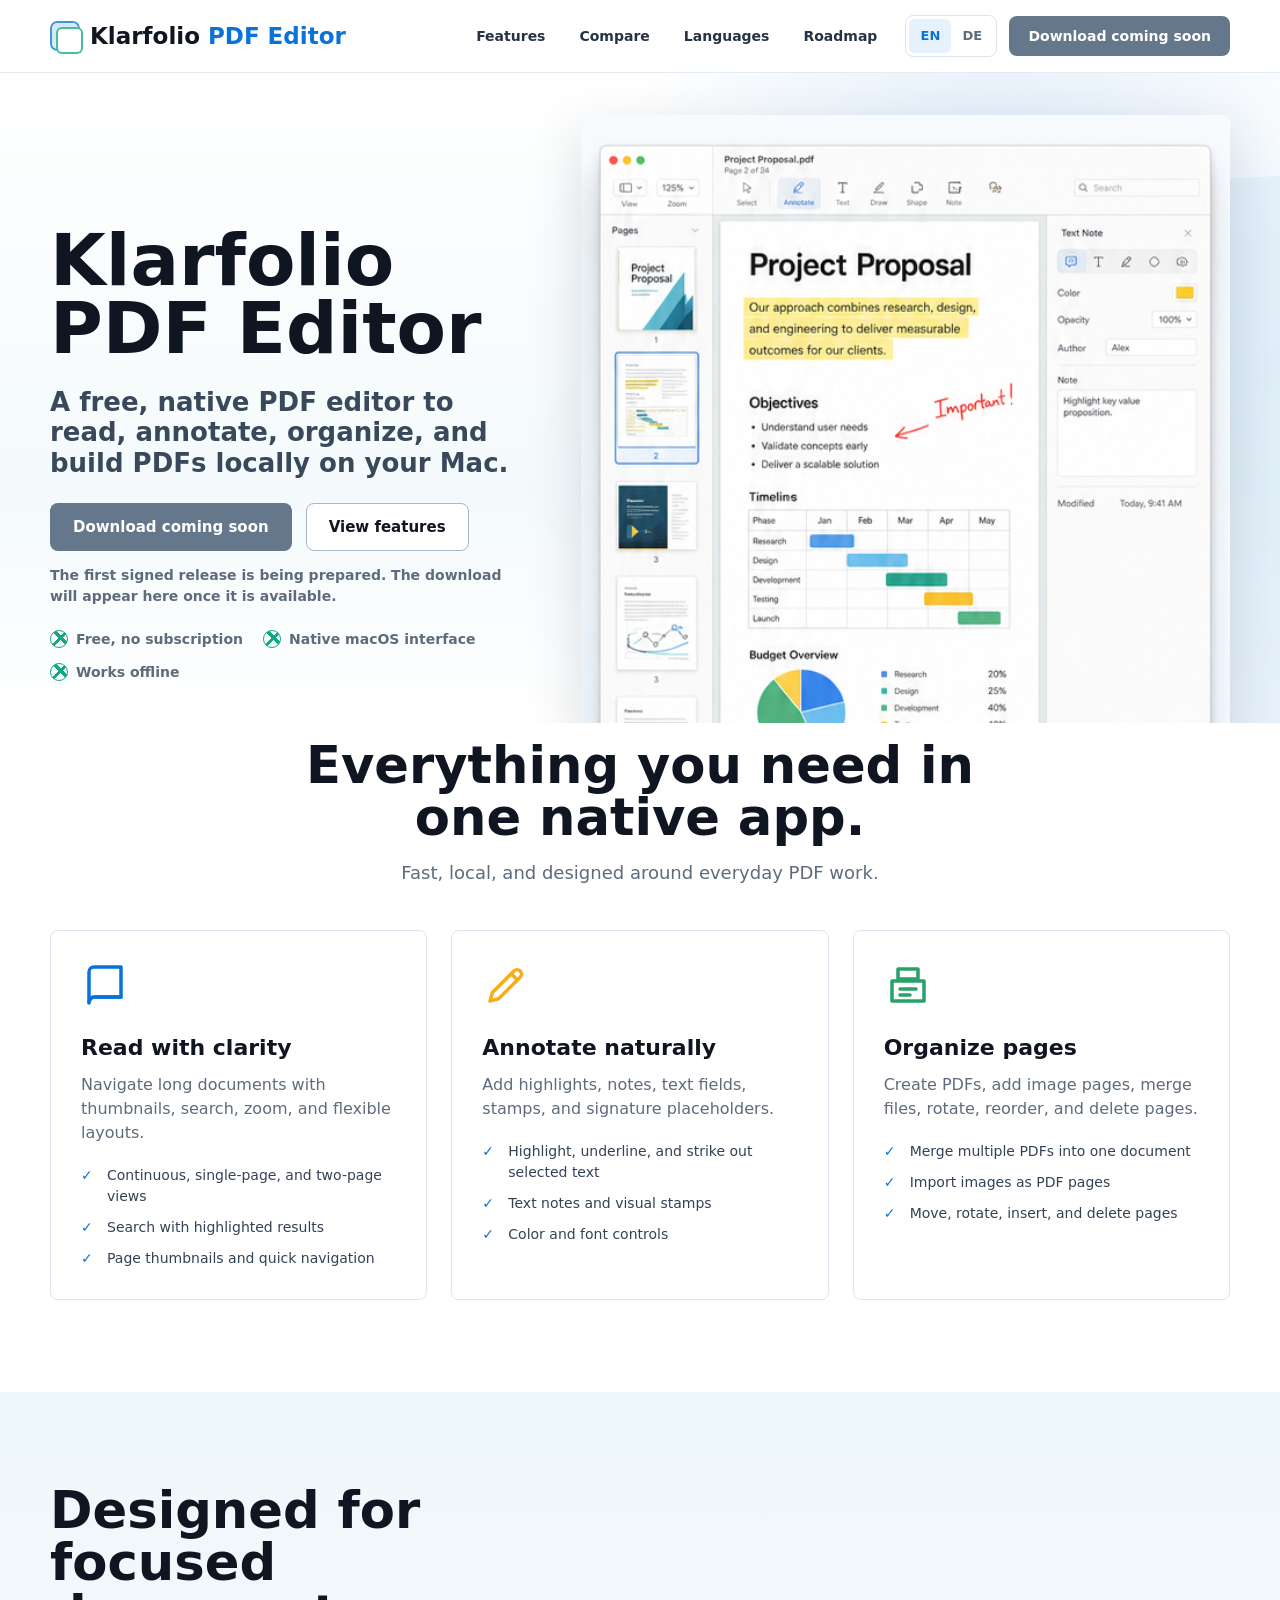
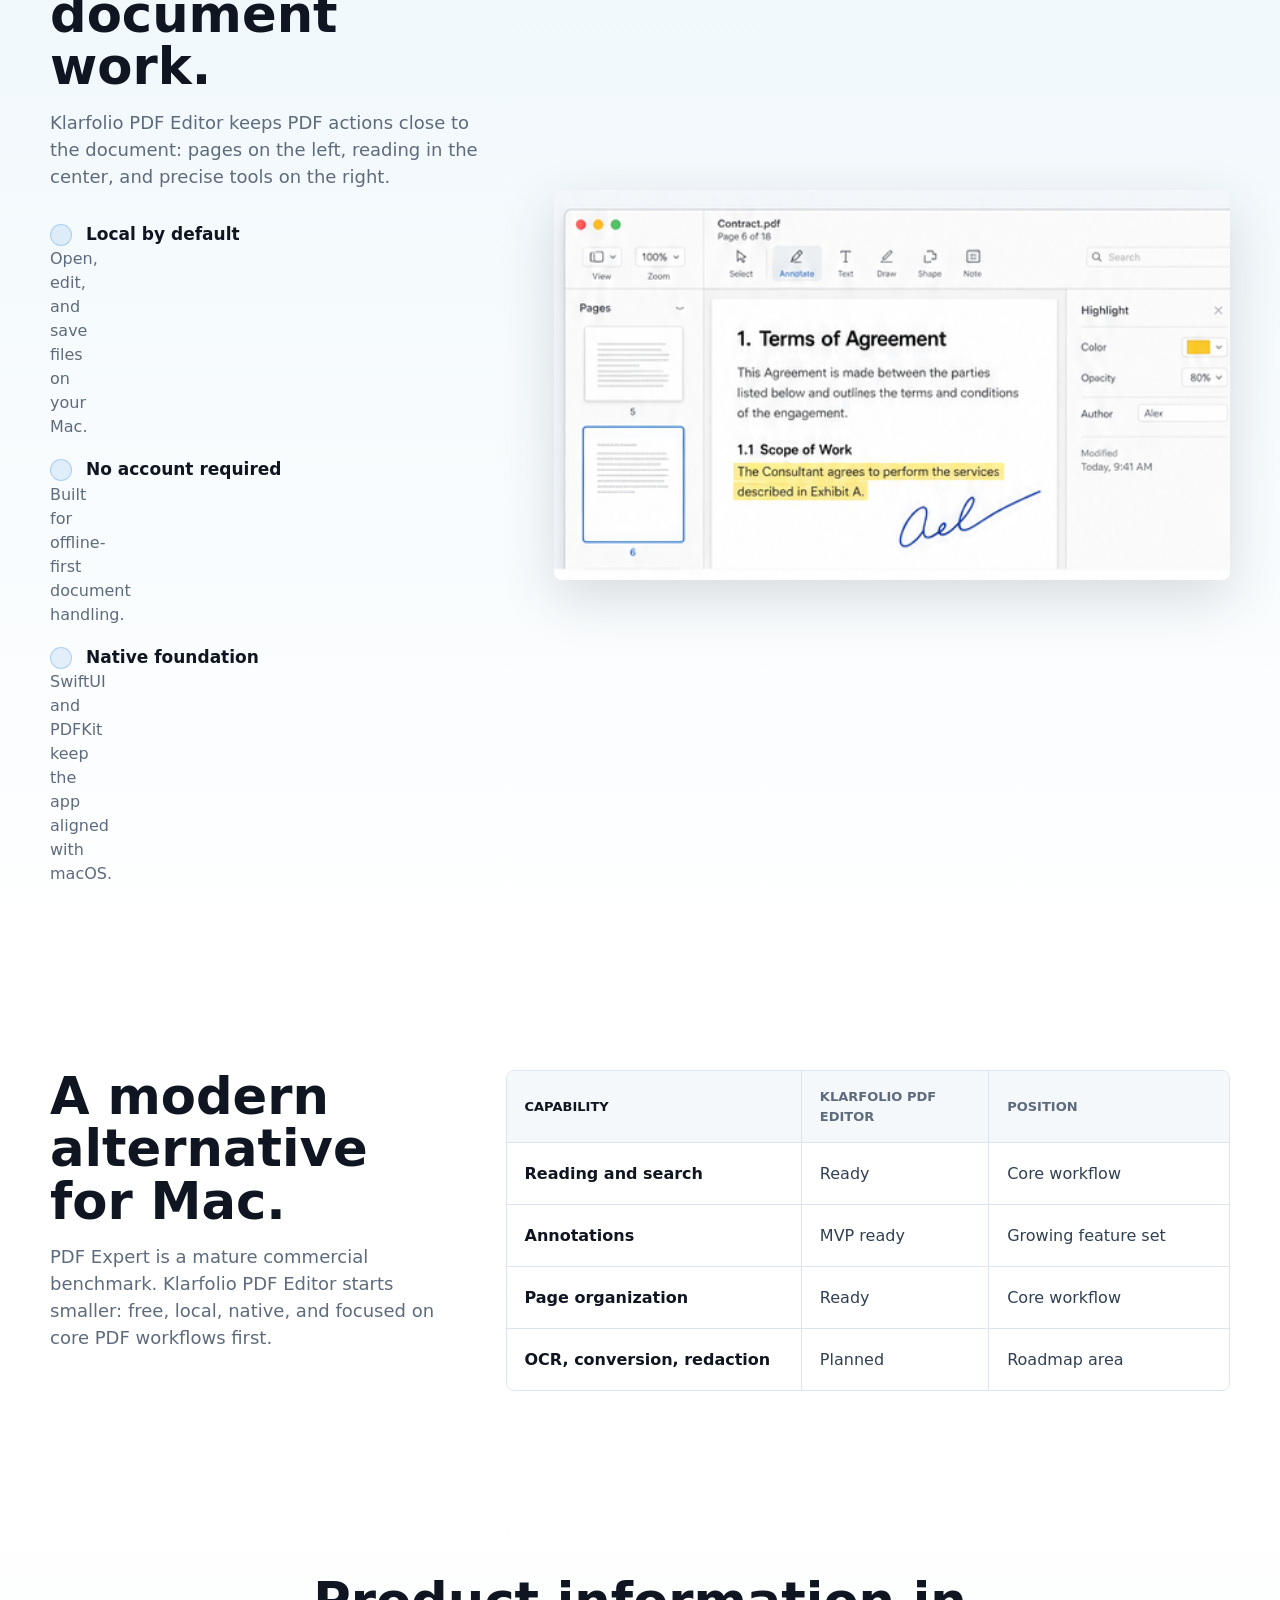
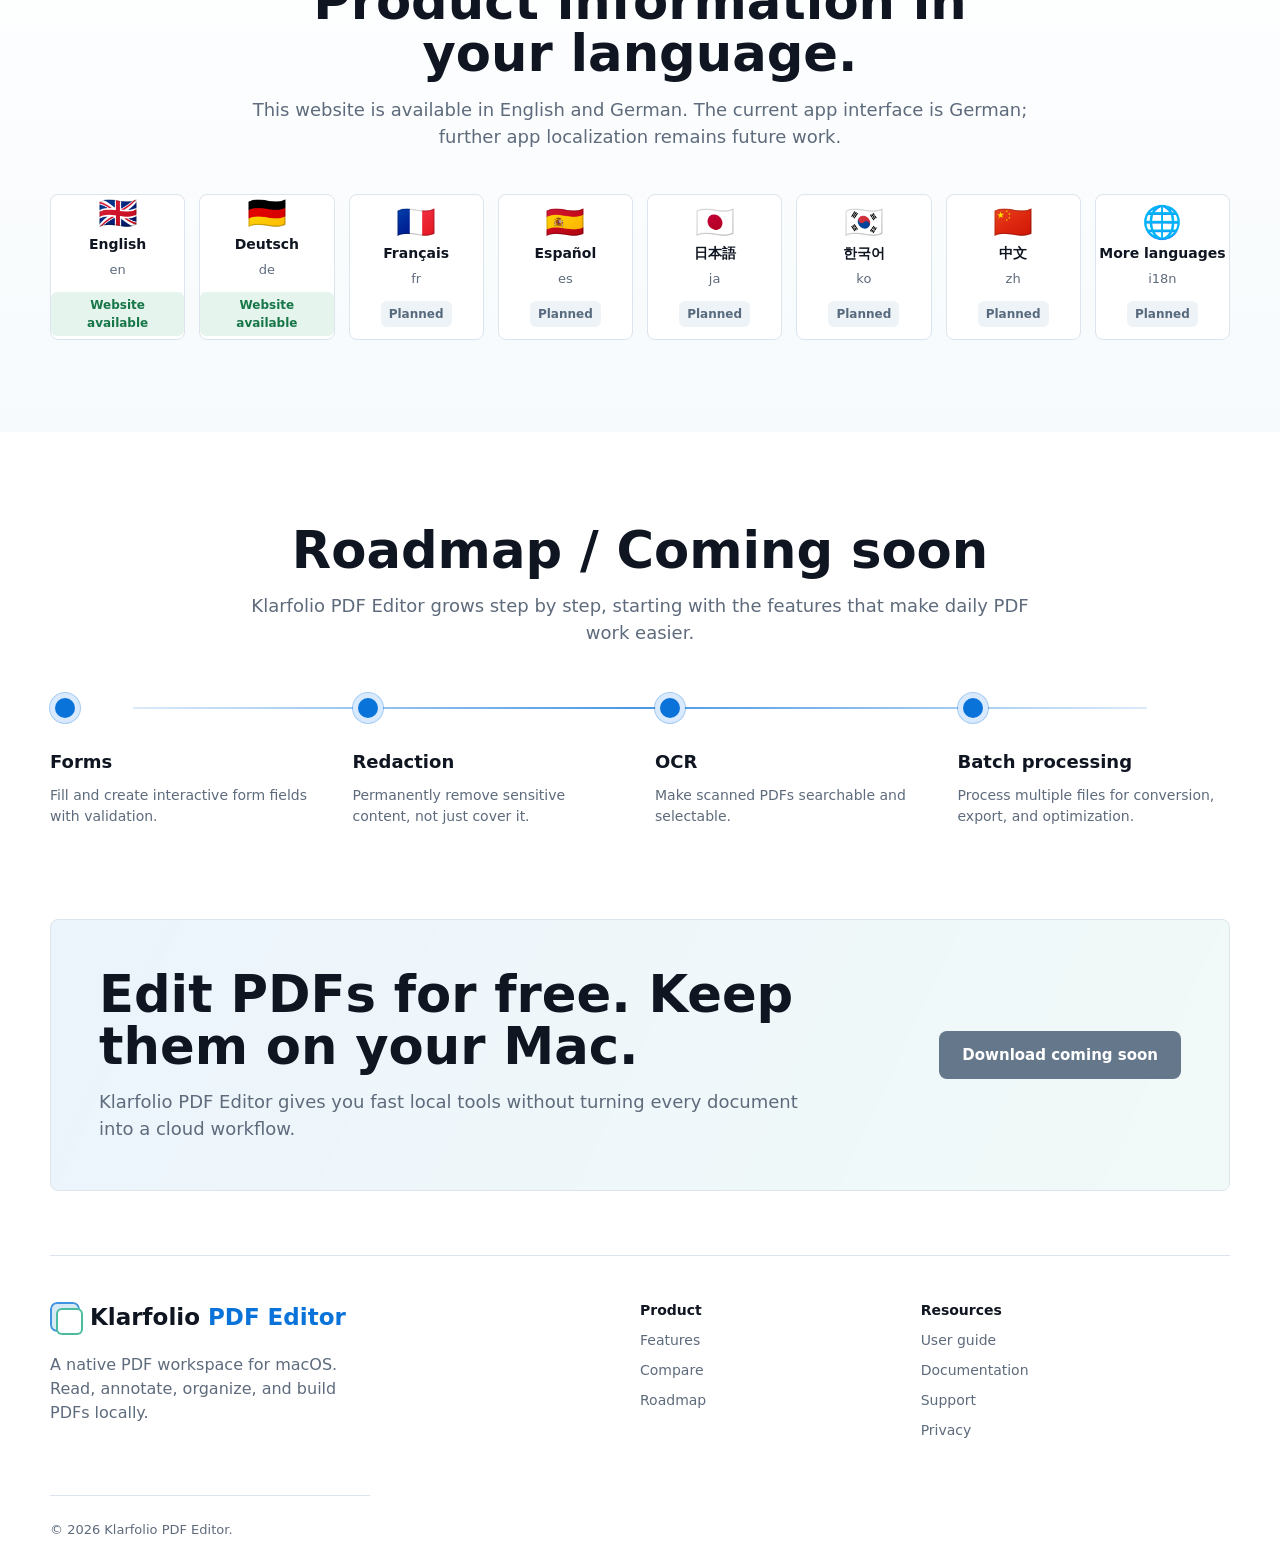
==== commit 413563af: "chore: harden release, CI, privacy, and website" ====
--- a/website/index.html
+++ b/website/index.html
@@ -8,7 +8,10 @@
       content="Klarfolio PDF Editor is a free native macOS app for reading, editing, annotating, and organizing PDFs locally."
     >
     <meta name="theme-color" content="#f7fafc">
+    <!-- Set this to the final HTTPS download URL when a signed release is available. -->
+    <meta name="klarfolio-download-url" content="">
     <title>Klarfolio PDF Editor - Free PDF Editing for Mac</title>
+    <link rel="canonical" data-site-canonical>
     <link rel="preload" as="image" href="assets/klarfolio-pdf-editor-app-mockup.png">
     <link rel="stylesheet" href="styles.css">
   </head>
@@ -16,8 +19,8 @@
     <a class="skip-link" href="#main" data-i18n="skip">Skip to content</a>
 
     <header class="site-header">
-      <nav class="nav-shell" aria-label="Primary">
-        <a class="brand" href="#top" aria-label="Klarfolio PDF Editor home">
+      <nav class="nav-shell" aria-label="Primary" data-i18n-aria="nav.primary">
+        <a class="brand" href="#top" aria-label="Klarfolio PDF Editor home" data-i18n-aria="brand.home">
           <span class="brand-mark" aria-hidden="true"></span>
           <span>Klarfolio PDF Editor</span>
         </a>
@@ -36,11 +39,11 @@
         </div>
 
         <div class="nav-actions">
-          <div class="language-switch" aria-label="Language">
+          <div class="language-switch" aria-label="Language" data-i18n-aria="language.label">
             <button class="language-option is-active" type="button" data-lang="en" aria-pressed="true">EN</button>
             <button class="language-option" type="button" data-lang="de" aria-pressed="false">DE</button>
           </div>
-          <a class="button button-primary button-small" href="../dist/Klarfolio%20PDF%20Editor.app" data-i18n="download">Free download for macOS</a>
+          <a class="button button-primary button-small is-disabled" data-download aria-disabled="true" data-i18n="download.coming">Download coming soon</a>
         </div>
       </nav>
     </header>
@@ -54,20 +57,22 @@
               A free, native PDF editor to read, annotate, organize, and build PDFs locally on your Mac.
             </p>
             <div class="hero-actions">
-              <a class="button button-primary" href="../dist/Klarfolio%20PDF%20Editor.app" data-i18n="download">Free download for macOS</a>
+              <a class="button button-primary is-disabled" data-download aria-disabled="true" aria-describedby="download-status" data-i18n="download.coming">Download coming soon</a>
               <a class="button button-secondary" href="#features" data-i18n="viewFeatures">View features</a>
             </div>
-            <ul class="trust-list" aria-label="Product highlights">
+            <p class="release-status" id="download-status" role="status" data-i18n="download.status.coming">The first signed release is being prepared. The download will appear here once it is available.</p>
+            <ul class="trust-list" aria-label="Product highlights" data-i18n-aria="hero.trust.label">
               <li data-i18n="hero.trust.free">Free, no subscription</li>
               <li data-i18n="hero.trust.native">Native macOS interface</li>
               <li data-i18n="hero.trust.offline">Works offline</li>
             </ul>
           </div>
 
-          <div class="hero-visual" aria-label="Klarfolio PDF Editor app interface preview">
+          <div class="hero-visual" aria-label="Klarfolio PDF Editor app interface preview" data-i18n-aria="hero.preview.label">
             <img
               src="assets/klarfolio-pdf-editor-app-mockup.png"
               alt="Klarfolio PDF Editor for macOS showing page thumbnails, highlighted PDF text, search, and annotation tools."
+              data-i18n-alt="hero.preview.alt"
               width="560"
               height="620"
             >
@@ -160,6 +165,7 @@
             <img
               src="assets/klarfolio-pdf-editor-detail-mockup.png"
               alt="Klarfolio PDF Editor detail view with highlighted contract text and signature placeholder."
+              data-i18n-alt="workflow.preview.alt"
               width="520"
               height="300"
               loading="lazy"
@@ -177,7 +183,7 @@
             </p>
           </div>
 
-          <div class="comparison-table" role="table" aria-label="Klarfolio PDF Editor positioning">
+          <div class="comparison-table" role="table" aria-label="Klarfolio PDF Editor positioning" data-i18n-aria="compare.label">
             <div class="comparison-row comparison-head" role="row">
               <span role="columnheader" data-i18n="compare.col.capability">Capability</span>
               <span role="columnheader">Klarfolio PDF Editor</span>
@@ -213,7 +219,7 @@
           <p data-i18n="languages.body">English and German are built in first. The localization layer is ready for more major languages later.</p>
         </div>
 
-        <div class="language-grid" aria-label="Localization roadmap">
+        <div class="language-grid" aria-label="Localization roadmap" data-i18n-aria="languages.label">
           <div class="language-card is-live">
             <span class="flag" aria-hidden="true">🇬🇧</span>
             <strong>English</strong>
@@ -300,13 +306,13 @@
           <h2 id="final-title" data-i18n="final.title">Edit PDFs for free. Keep them on your Mac.</h2>
           <p data-i18n="final.body">Klarfolio PDF Editor gives you fast local tools without turning every document into a cloud workflow.</p>
         </div>
-        <a class="button button-primary" href="../dist/Klarfolio%20PDF%20Editor.app" data-i18n="download">Free download for macOS</a>
+        <a class="button button-primary is-disabled" data-download aria-disabled="true" aria-describedby="download-status" data-i18n="download.coming">Download coming soon</a>
       </section>
     </main>
 
     <footer class="site-footer">
       <div>
-        <a class="brand" href="#top" aria-label="Klarfolio PDF Editor home">
+        <a class="brand" href="#top" aria-label="Klarfolio PDF Editor home" data-i18n-aria="brand.home">
           <span class="brand-mark" aria-hidden="true"></span>
           <span>Klarfolio PDF Editor</span>
         </a>
@@ -320,9 +326,10 @@
       </div>
       <div>
         <strong data-i18n="footer.resources">Resources</strong>
-        <a href="../docs/external/user-guide.md" data-i18n="footer.guide">User guide</a>
-        <a href="../docs/external/features.md" data-i18n="footer.docs">Documentation</a>
-        <a href="../docs/internal/pdf-expert-positioning.md" data-i18n="footer.positioning">Positioning</a>
+        <a href="https://github.com/ostheimer/klarfolio-pdf-editor/blob/main/docs/external/user-guide.md" rel="noopener noreferrer" data-i18n="footer.guide">User guide</a>
+        <a href="https://github.com/ostheimer/klarfolio-pdf-editor/blob/main/docs/external/features.md" rel="noopener noreferrer" data-i18n="footer.docs">Documentation</a>
+        <a href="support.html" data-i18n="footer.support">Support</a>
+        <a href="privacy.html" data-i18n="footer.privacy">Privacy</a>
       </div>
       <p class="copyright">© 2026 Klarfolio PDF Editor.</p>
     </footer>
--- a/website/styles.css
+++ b/website/styles.css
@@ -46,6 +46,12 @@
   text-decoration: none;
 }
 
+a:focus-visible,
+button:focus-visible {
+  outline: 3px solid rgba(10, 115, 217, 0.48);
+  outline-offset: 3px;
+}
+
 button,
 input,
 select,
@@ -212,6 +218,16 @@
   background: var(--accent-dark);
 }
 
+.button.is-disabled,
+.button.is-disabled:hover,
+.button.is-disabled:focus-visible {
+  transform: none;
+  background: #65778b;
+  box-shadow: none;
+  cursor: not-allowed;
+  pointer-events: none;
+}
+
 .button-secondary {
   border-color: #a8b6c5;
   background: rgba(255, 255, 255, 0.88);
@@ -298,6 +314,14 @@
   color: var(--muted);
   font-size: 14px;
   font-weight: 650;
+}
+
+.release-status {
+  max-width: 470px;
+  margin: 14px 0 0;
+  color: var(--muted);
+  font-size: 14px;
+  font-weight: 620;
 }
 
 .trust-list li {
@@ -731,6 +755,76 @@
   color: var(--accent);
 }
 
+.legal-page {
+  min-height: calc(100vh - 72px);
+}
+
+.legal-hero {
+  padding-bottom: 48px;
+  background: linear-gradient(180deg, #f4fafc, #ffffff);
+}
+
+.legal-shell {
+  width: min(calc(100% - 32px), 780px);
+  margin: 0 auto;
+}
+
+.eyebrow {
+  margin: 0 0 12px;
+  color: var(--accent);
+  font-size: 14px;
+  font-weight: 800;
+  letter-spacing: 0.05em;
+  text-transform: uppercase;
+}
+
+.legal-hero h1 {
+  margin: 0;
+  font-size: clamp(42px, 6vw, 64px);
+  line-height: 0.98;
+}
+
+.legal-hero .hero-lede {
+  max-width: none;
+}
+
+.legal-content {
+  padding-top: 34px;
+}
+
+.legal-copy {
+  display: grid;
+  gap: 34px;
+}
+
+.legal-copy article {
+  padding-bottom: 34px;
+  border-bottom: 1px solid var(--line);
+}
+
+.legal-copy article:last-child {
+  padding-bottom: 0;
+  border-bottom: 0;
+}
+
+.legal-copy h2 {
+  margin: 0;
+  font-size: 24px;
+  line-height: 1.15;
+}
+
+.legal-copy p {
+  margin: 12px 0 0;
+  color: var(--muted);
+}
+
+.text-link {
+  color: var(--accent);
+  font-weight: 760;
+  text-decoration: underline;
+  text-underline-offset: 3px;
+}
+
 .copyright {
   grid-column: 1 / -1;
   max-width: none;
